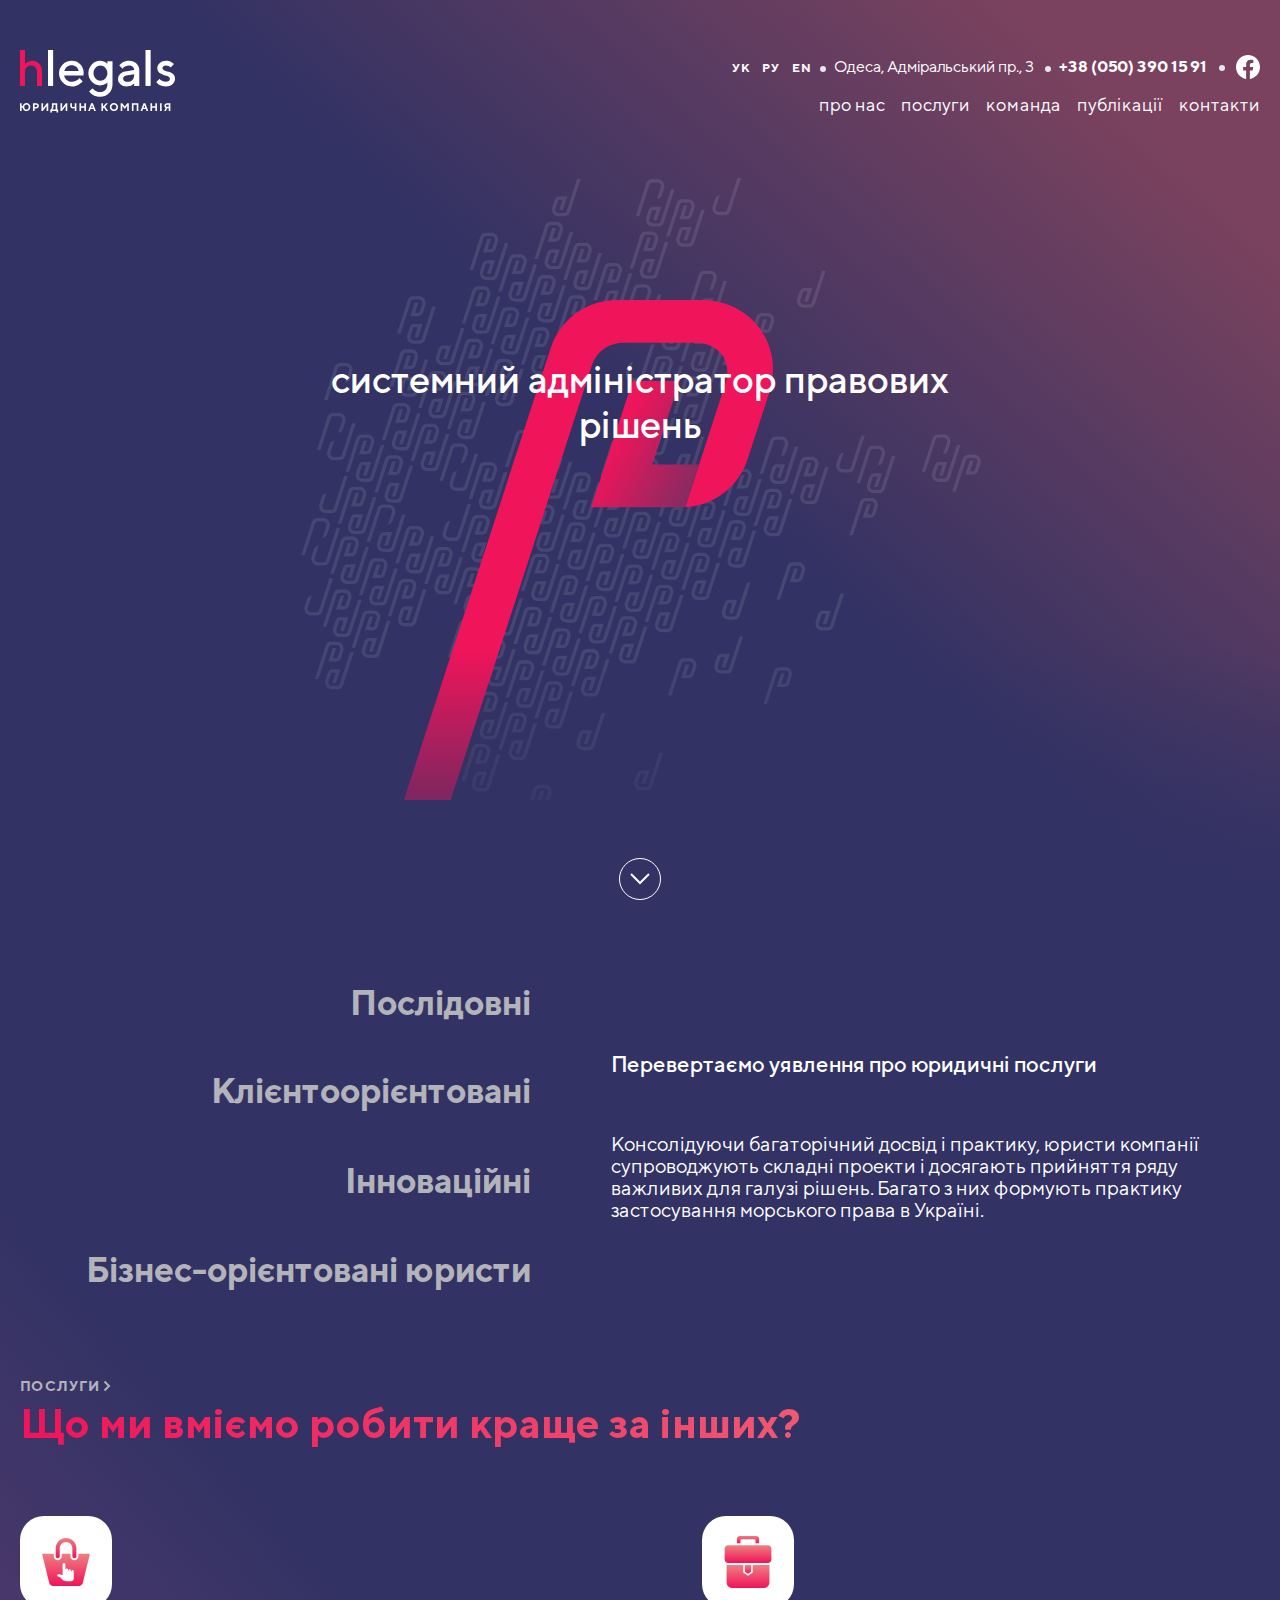
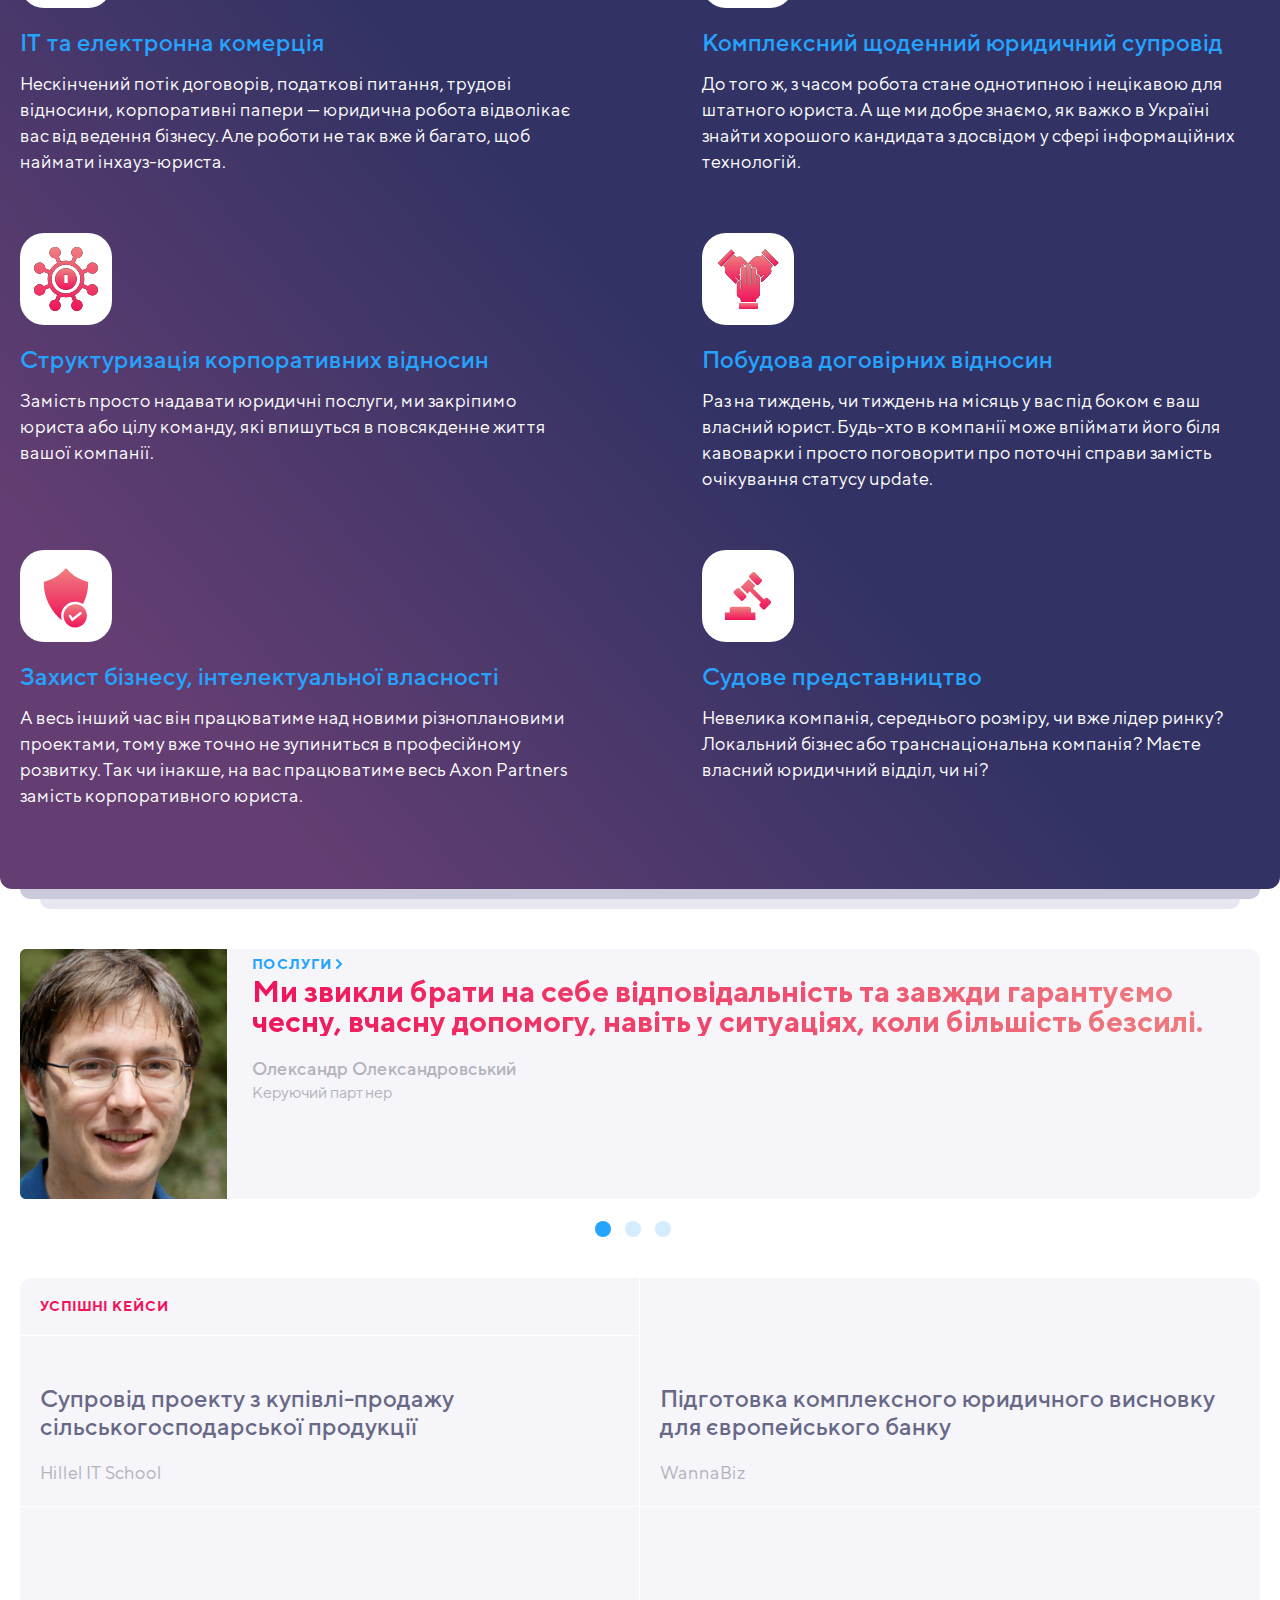
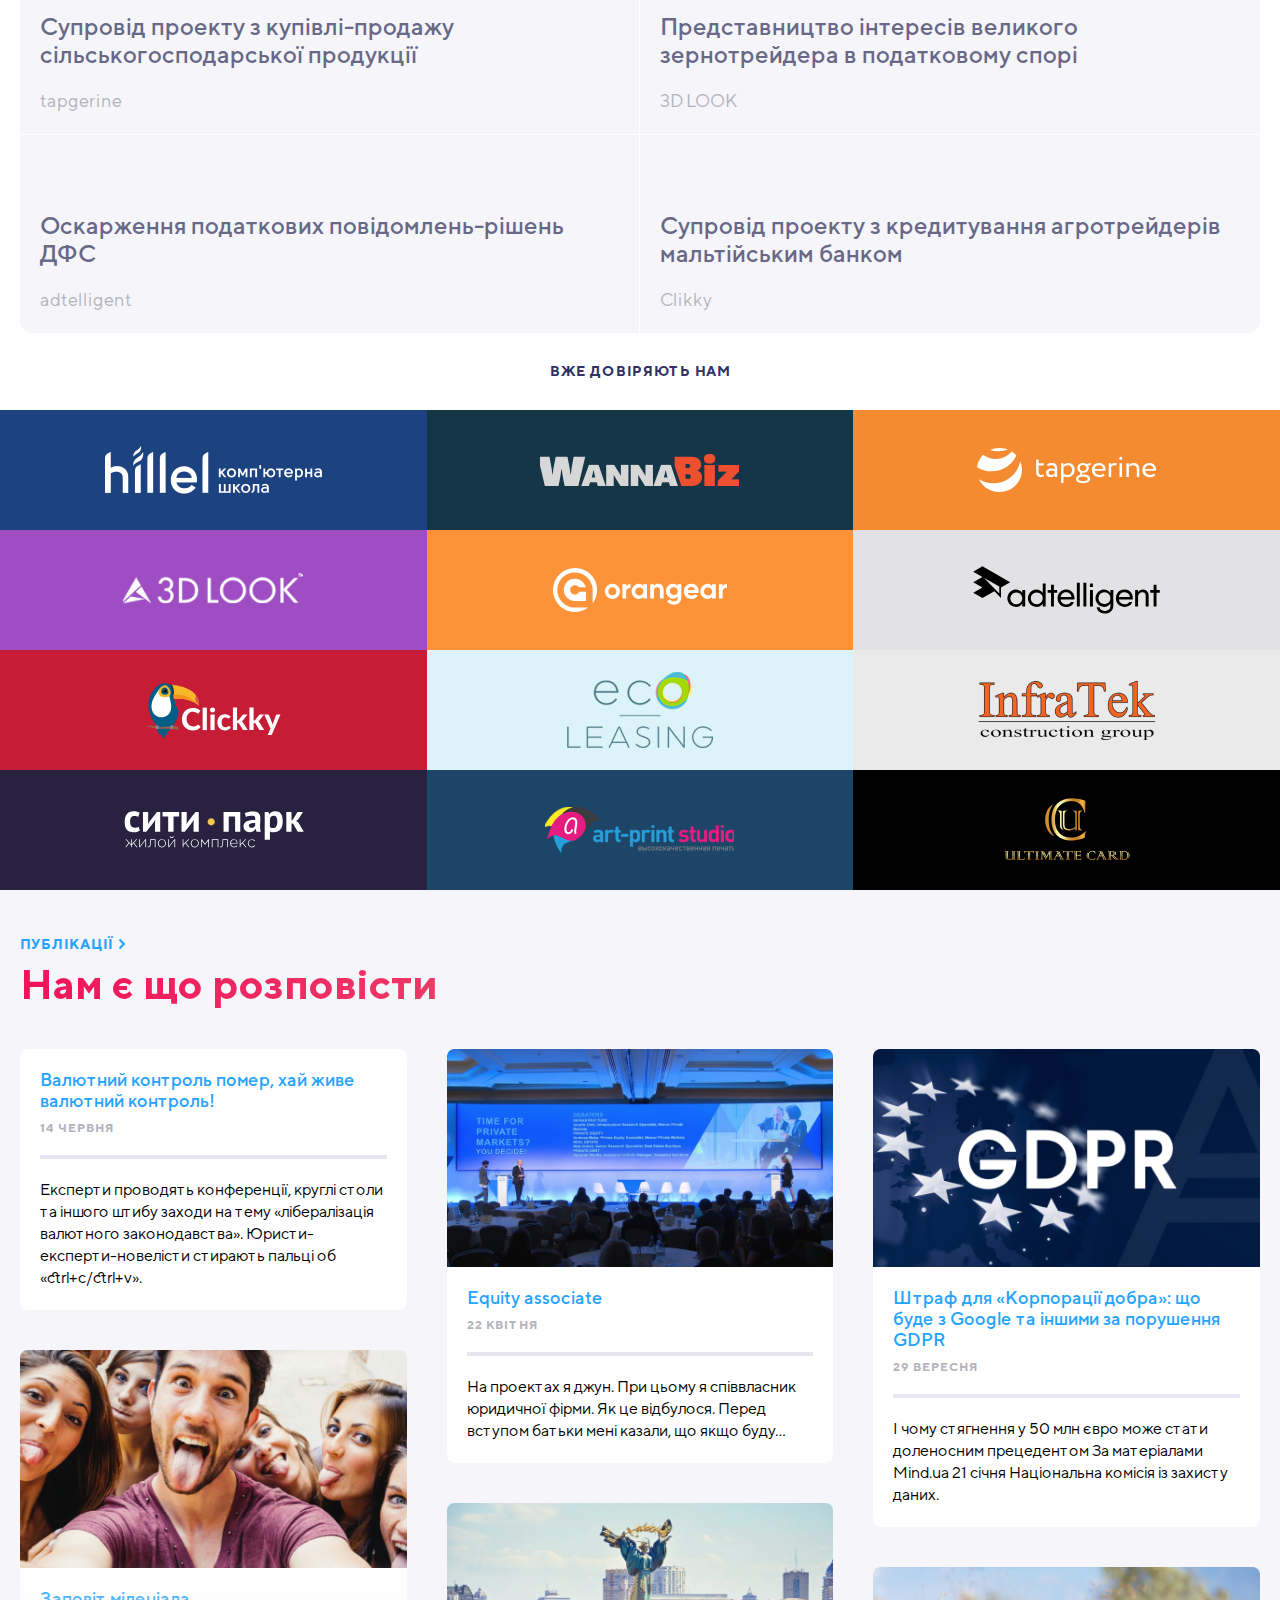
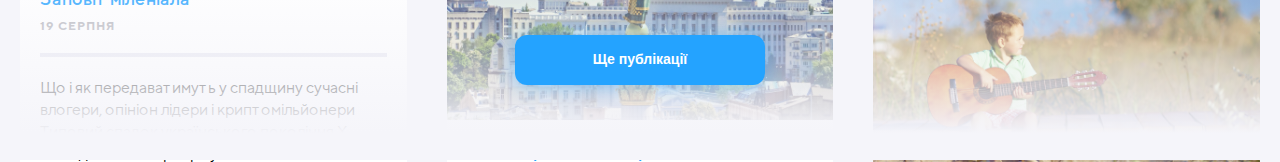
==== index.html @ e75ea36c "" ====
<!DOCTYPE html>
<html lang="uk-UA">
<head>
    <meta charset="UTF-8">
    <meta name="viewport" content="width=device-width, initial-scale=1.0">
    <title>hlegals law firm</title>
    <link rel="stylesheet" href="css/styles.css">
</head>
<body>
    <header class="header">
        <section class="header__section-top">
            <div class="container header__wrap">
                <a href="#" class="header__logo">
                    <picture class="header__logo-picture">
                        <source media="(max-width: 767px)" srcset="images/svg/logo-mini.svg">
                        <img src="images/svg/logo.svg" alt="hlegals logo" class="header__logo-image">
                    </picture>
                </a>
                <nav role="navigation" class="header__nav-bar nav-bar">
                    <div class="header__nav-bar-inside-wrap">
                        <ul class="header__language-list">
                            <li class="header__language-items">
                                <a href="#" class="header__language-links header__language-links_hover">УК</a>
                            </li>
                            <li class="header__language-items">
                                <a href="#" class="header__language-links header__language-links_hover">РУ</a>
                            </li>
                            <li class="header__language-items">
                                <a href="#" class="header__language-links header__language-links_hover header__language-links_margin">EN</a>
                            </li>
                        </ul>
                        <div class="header__address dot">Одеса, Адміральський пр., 3</div>
                        <a href="tel:+380503901591" class="header__number dot">	+38 (050) 390 15 91</a>
                        <div class="header__facebook-wrap dot">
                            <svg width="24" height="24" viewBox="0 0 24 24" fill="none" xmlns="http://www.w3.org/2000/svg">
                                <path class="header__facebook-logo header__facebook-logo_hover" d="M24 12.0733C24 5.40541 18.6274 0 12 0C5.37258 0 0 5.40541 0 12.0733C0 18.0995 4.38823 23.0943 10.125 24V15.5633H7.07813V12.0733H10.125V9.41343C10.125 6.38755 11.9165 4.71615 14.6576 4.71615C15.9705 4.71615 17.3438 4.95195 17.3438 4.95195V7.92313H15.8306C14.3399 7.92313 13.875 8.85379 13.875 9.80857V12.0733H17.2031L16.6711 15.5633H13.875V24C19.6118 23.0943 24 18.0995 24 12.0733Z" fill="white"/>
                            </svg>
                        </div>
                    </div>
                    <ul class="header__contact-list">
                        <li class="header__contact-item">
                            <a href="#" class="header__contact-links header__contact-links_hover">про нас</a>
                        </li>
                        <li class="header__contact-item">
                            <a href="#" class="header__contact-links header__contact-links_hover">послуги</a>
                        </li>
                        <li class="header__contact-item">
                            <a href="#" class="header__contact-links header__contact-links_hover">команда</a>
                        </li>
                        <li class="header__contact-item">
                            <a href="#" class="header__contact-links header__contact-links_hover">публікації</a>
                        </li>
                        <li class="header__contact-item header__contact-item_no-margin">
                            <a href="#" class="header__contact-links header__contact-links_hover">контакти</a>
                        </li>
                    </ul>
                </nav>
                <div class="header__hamburger-menu">
                    <input type="checkbox" class="header__checkbox">
                    <span class="header__hamburger-cross"></span>
                    <span class="header__hamburger-cross"></span>
                    <span class="header__hamburger-cross"></span>
                    <ul class="header__hamburger-list">
                        <li class="header__hamburger-item header__hamburger-item_logo_before">
                            <a href="#" class="header__hamburger-link header__hamberger-link_active">про нас</a>
                        </li>
                        <li class="header__hamburger-item">
                            <a href="#" class="header__hamburger-link header__hamberger-link_active">послуги</a>
                        </li>
                        <li class="header__hamburger-item">
                            <a href="#" class="header__hamburger-link header__hamberger-link_active">команда</a>
                        </li>
                        <li class="header__hamburger-item">
                            <a href="#" class="header__hamburger-link header__hamberger-link_active">публікації</a>
                        </li>
                        <li class="header__hamburger-item">
                            <a href="#" class="header__hamburger-link header__hamberger-link_active">контакти</a>
                        </li>
                    </ul>
                </div>
            </div>
        </section>
        <section class="header__section-bottom">
            <div class="container header__section-bottom-flex">
                <h1 class="header__heading-one">системний адміністратор правових рішень</h1>
                <button type="button" class="header__button header__button_active">
                    <svg width="20" height="12" viewBox="0 0 20 12" fill="none" xmlns="http://www.w3.org/2000/svg">
                        <path class="header__button-icon" d="M1 1L10 10L19 1" stroke="white" stroke-width="2"/>
                    </svg>
                </button>
            </div>
        </section>
    </header>
    <main>
        <section class="services services_before services_after">
            <div class="scroll-menu">
                <div class="container">
                    <div class="scroll-menu__slide-wrap">
                        <ul class="scroll-menu__jump-link-wrap">
                        <li class="scroll-menu__jump-item">
                            <a class="scroll-menu__jump-link scroll-menu__jump-link_hover" href="#slide-one">Послідовні</a>
                        </li>
                        <li class="scroll-menu__jump-item">
                            <a class="scroll-menu__jump-link scroll-menu__jump-link_hover" href="#slide-two">Клієнтоорієнтовані</a>
                        </li>
                        <li class="scroll-menu__jump-item">
                            <a class="scroll-menu__jump-link scroll-menu__jump-link_hover" href="#slide-three">Інноваційні</a>
                        </li>
                        <li class="scroll-menu__jump-item">
                            <a class="scroll-menu__jump-link scroll-menu__jump-link_hover" href="#slide-four">Бізнес-орієнтовані юристи</a>
                        </li>
                        </ul>  
                        <div class="scroll-menu__slider scroll-menu__slider_scrollbar scroll-menu__slider_scrollbar-thumb">
                        <div class="scroll-menu__slider-slide" id="slide-one">
                            <h2 class="scroll-menu__heading">Перевертаємо уявлення про юридичні послуги</h2>
                            <p class="scroll-menu__text">
                                Консолідуючи багаторічний досвід і практику, юристи компанії супроводжують складні проекти і досягають прийняття ряду важливих для галузі рішень. Багато з них формують практику застосування морського права в Україні.
                            </p>
                        </div>
                        <div class="scroll-menu__slider-slide" id="slide-two">
                            <h2 class="scroll-menu__heading">Перевертаємо уявлення про юридичні послуги</h2>
                            <p class="scroll-menu__text">
                                Консолідуючи багаторічний досвід і практику, юристи компанії супроводжують складні проекти і досягають прийняття ряду важливих для галузі рішень. Багато з них формують практику застосування морського права в Україні.
                            </p>
                        </div>
                        <div class="scroll-menu__slider-slide" id="slide-three">
                            <h2 class="scroll-menu__heading">Перевертаємо уявлення про юридичні послуги</h2>
                            <p class="scroll-menu__text">
                                Консолідуючи багаторічний досвід і практику, юристи компанії супроводжують складні проекти і досягають прийняття ряду важливих для галузі рішень. Багато з них формують практику застосування морського права в Україні.
                            </p>
                        </div>
                        <div class="scroll-menu__slider-slide" id="slide-four">
                            <h2 class="scroll-menu__heading">Перевертаємо уявлення про юридичні послуги</h2>
                            <p class="scroll-menu__text">
                                Консолідуючи багаторічний досвід і практику, юристи компанії супроводжують складні проекти і досягають прийняття ряду важливих для галузі рішень. Багато з них формують практику застосування морського права в Україні.
                            </p>
                        </div>
                        </div>
                    </div>
                </div>
            </div>
            <div class="slider-menu">
                <input type="radio" name="slider" title="slide1" checked="checked" class="slider-menu__button slider-menu__button_checked slider-menu__button_hover"/>
                <input type="radio" name="slider" title="slide2" class="slider-menu__button slider-menu__button_checked slider-menu__button_hover"/>
                <input type="radio" name="slider" title="slide3" class="slider-menu__button slider-menu__button_checked slider-menu__button_hover"/>
                <input type="radio" name="slider" title="slide4" class="slider-menu__button slider-menu__button_checked slider-menu__button_hover"/>
                <div class="slider-menu__inner">
                  <div class="slider-menu__contents">
                    <p class="slider-menu__desc">Послідовні</p>
                    <h2 class="slider-menu__heading">
                        Перевертаємо уявлення про юридичні послуги
                    </h2>
                    <p class="slider-menu__text">
                        Консолідуючи багаторічний досвід і практику, юристи компанії супроводжують складні проекти і досягають прийняття ряду важливих для галузі рішень. Багато з них формують практику застосування морського права в Україні.
                    </p>
                  </div>
                  <div class="slider-menu__contents">
                    <p class="slider-menu__desc">Послідовні</p>
                    <h2 class="slider-menu__heading">
                        Перевертаємо уявлення про юридичні послуги
                    </h2>
                    <p class="slider-menu__text">
                        Консолідуючи багаторічний досвід і практику, юристи компанії супроводжують складні проекти і досягають прийняття ряду важливих для галузі рішень. Багато з них формують практику застосування морського права в Україні.                    </p>
                  </div>
                  <div class="slider-menu__contents">
                    <p class="slider-menu__desc">Послідовні</p>
                    <h2 class="slider-menu__heading">
                        Перевертаємо уявлення про юридичні послуги
                    </h2>
                    <p class="slider-menu__text">
                        Консолідуючи багаторічний досвід і практику, юристи компанії супроводжують складні проекти і досягають прийняття ряду важливих для галузі рішень. Багато з них формують практику застосування морського права в Україні.                    </p>
                  </div>
                  <div class="slider-menu__contents">
                    <p class="slider-menu__desc">Послідовні</p>
                    <h2 class="slider-menu__heading">
                        Перевертаємо уявлення про юридичні послуги
                    </h2>
                    <p class="slider-menu__text">
                        Консолідуючи багаторічний досвід і практику, юристи компанії супроводжують складні проекти і досягають прийняття ряду важливих для галузі рішень. Багато з них формують практику застосування морського права в Україні.                    </p>
                  </div>
                </div>
            </div>
            <div class="service-cards">
                <div class="container">
                    <a href="#" class="jump-link jump-link_after jump-link_color">послуги</a>
                    <h2 class="service-cards__h-2">
                        Що ми вміємо робити краще за інших?
                    </h2>
                    <ul class="service-cards__list">
                        <li class="service-cards__list-item">
                            <picture class="service-cards__icon">
                                <source media="(max-width: 767px)" srcset="images/svg/purse-small.svg">
                                <img src="images/svg/purse.svg" alt="card icon" class="service-cards__icon-image">
                            </picture>
                            <h3 class="service-cards__h-3">
                                IT та електронна комерція
                            </h3>
                            <p class="service-cards__text">
                                Нескінчений потік договорів, податкові питання, трудові відносини, корпоративні папери — юридична робота відволікає вас від ведення бізнесу. Але роботи не так вже й багато, щоб наймати інхауз-юриста. 
                            </p>
                        </li>
                        <li class="service-cards__list-item">
                            <picture class="service-cards__icon">
                                <source media="(max-width: 767px)" srcset="images/svg/case-small.svg">
                                <img src="images/svg/case.svg" alt="card icon" class="service-cards__icon-image">
                            </picture>
                            <h3 class="service-cards__h-3">
                                Комплексний щоденний юридичний супровід
                            </h3>
                            <p class="service-cards__text">
                                До того ж, з часом робота стане однотипною і нецікавою для штатного юриста. А ще ми добре знаємо, як важко в Україні знайти хорошого кандидата з досвідом у сфері інформаційних технологій.
                            </p>
                        </li>
                        <li class="service-cards__list-item">
                            <picture class="service-cards__icon">
                                <source media="(max-width: 767px)" srcset="images/svg/sun-small.svg">
                                <img src="images/svg/sun.svg" alt="card icon" class="service-cards__icon-image">
                            </picture>
                            <h3 class="service-cards__h-3">
                                Структуризація корпоративних відносин
                            </h3>
                            <p class="service-cards__text">
                                Замість просто надавати юридичні послуги, ми закріпимо юриста або цілу команду, які впишуться в повсякденне життя вашої компанії. 
                            </p>
                        </li>
                        <li class="service-cards__list-item">
                            <picture class="service-cards__icon">
                                <source media="(max-width: 767px)" srcset="images/svg/hands-small.svg">
                                <img src="images/svg/hands.svg" alt="card icon" class="service-cards__icon-image">
                            </picture>
                            <h3 class="service-cards__h-3">
                                Побудовa договірних відносин
                            </h3>
                            <p class="service-cards__text">
                                Раз на тиждень, чи тиждень на місяць у вас під боком є ваш власний юрист. Будь-хто в компанії може впіймати його біля кавоварки і просто поговорити про поточні справи замість очікування статусу update.
                            </p>
                        </li>
                        <li class="service-cards__list-item">
                            <picture class="service-cards__icon">
                                <source media="(max-width: 767px)" srcset="images/svg/shield-small.svg">
                                <img src="images/svg/shield.svg" alt="card icon" class="service-cards__icon-image">
                            </picture>
                            <h3 class="service-cards__h-3">
                                Захист бізнесу, інтелектуальної власності
                            </h3>
                            <p class="service-cards__text">
                                А весь інший час він працюватиме над новими різноплановими проектами, тому вже точно не зупиниться в професійному розвитку. Так чи інакше, на вас працюватиме весь Axon Partners замість корпоративного юриста.
                            </p>
                        </li>
                        <li class="service-cards__list-item">
                            <picture class="service-cards__icon">
                                <source media="(max-width: 767px)" srcset="images/svg/court-small.svg">
                                <img src="images/svg/court.svg" alt="card icon" class="service-cards__icon-image">
                            </picture>
                            <h3 class="service-cards__h-3">Судове представництво</h3>
                            <p class="service-cards__text">
                                Невелика компанія, середнього розміру, чи вже лідер ринку? Локальний бізнес або транснаціональна компанія? Маєте власний юридичний відділ, чи ні?
                            </p>
                        </li>
                    </ul>
                </div>
            </div>
        </section>
        <section class="team-slider-card">
            <div class="container">
                <div class="slider-menu slider-menu_visible slider-menu__team-menu">
                    <input type="radio" name="slider" title="slide1" checked="checked" class="slider-menu__button slider-menu__button_checked slider-menu__button_hover"/>
                    <input type="radio" name="slider" title="slide2" class="slider-menu__button slider-menu__button_checked slider-menu__button_hover"/>
                    <input type="radio" name="slider" title="slide3" class="slider-menu__button slider-menu__button_checked slider-menu__button_hover"/>
                    <div class="slider-menu__inner team-slider-card__slider-menu">
                        <div class="slider-menu__contents team-slider-card__menu-contents">
                            <picture class="team-slider-card__icon">
                                <source media="(min-width: 768px) and (max-width: 1439px)" srcset="images/png/olexandr-medium.png">
                                <img src="images/png/olexandr.png" alt="card icon" class="team-slider-card__icon-image">
                            </picture>
                            <div class="team-slider-card__wrap">
                                <a href="#" class="jump-link jump-link_after jump-link_team jump-link_team-after">послуги</a>
                                <blockquote class="team-slider-card__quote">
                                <h2 class="team-slider-card__heading">
                                    Ми звикли брати на себе відповідальність та завжди гарантуємо чесну, вчасну допомогу, навіть у ситуаціях, коли більшість безсилі.
                                </h2>
                                <footer class="quote-footer">
                                    <img src="images/png/olexandr-small.png" alt="card icon" class="quote-footer__icon">
                                    <cite class="quote-cite quote-cite_first-line">
                                        Олександр Олександровський
                                        <br>
                                        Керуючий партнер
                                    </cite>
                                    <cite class="quote-cite quote-cite_first-line quote-cite_small-screen">
                                        Олександр Кац
                                        <br>
                                        Керуючий партнер
                                    </cite>
                                </footer>
                                </blockquote>
                            </div>
                        </div>
                        <div class="slider-menu__contents team-slider-card__menu-contents">
                            <picture class="team-slider-card__icon">
                                <source media="(min-width: 768px) and (max-width: 1439px)" srcset="images/png/olexandr-medium.png">
                                <img src="images/png/olexandr.png" alt="card icon" class="team-slider-card__icon-image">
                            </picture>
                            <div class="team-slider-card__wrap">
                                <a href="#" class="jump-link jump-link_after jump-link_team jump-link_team-after">послуги</a>
                                <blockquote class="team-slider-card__quote">
                                <h2 class="team-slider-card__heading">
                                    Ми звикли брати на себе відповідальність та завжди гарантуємо чесну, вчасну допомогу, навіть у ситуаціях, коли більшість безсилі.
                                </h2>
                                <footer class="quote-footer">
                                    <img src="images/png/olexandr-small.png" alt="card icon" class="quote-footer__icon">
                                    <cite class="quote-cite quote-cite_first-line">
                                        Олександр Олександровський
                                        <br>
                                        Керуючий партнер
                                    </cite>
                                    <cite class="quote-cite quote-cite_first-line quote-cite_small-screen">
                                        Олександр Кац
                                        <br>
                                        Керуючий партнер
                                    </cite>
                                </footer>
                                </blockquote>
                            </div>
                        </div>
                        <div class="slider-menu__contents team-slider-card__menu-contents">
                            <picture class="team-slider-card__icon">
                                <source media="(min-width: 768px) and (max-width: 1439px)" srcset="images/png/olexandr-medium.png">
                                <img src="images/png/olexandr.png" alt="card icon" class="team-slider-card__icon-image">
                            </picture>
                            <div class="team-slider-card__wrap">
                                <a href="#" class="jump-link jump-link_after jump-link_team jump-link_team-after">послуги</a>
                                <blockquote class="team-slider-card__quote">
                                <h2 class="team-slider-card__heading">
                                    Ми звикли брати на себе відповідальність та завжди гарантуємо чесну, вчасну допомогу, навіть у ситуаціях, коли більшість безсилі.
                                </h2>
                                <footer class="quote-footer">
                                    <img src="images/png/olexandr-small.png" alt="card icon" class="quote-footer__icon">
                                    <cite class="quote-cite quote-cite_first-line">
                                        Олександр Олександровський
                                        <br>
                                        Керуючий партнер
                                    </cite>
                                    <cite class="quote-cite quote-cite_first-line quote-cite_small-screen">
                                        Олександр Кац
                                        <br>
                                        Керуючий партнер
                                    </cite>
                                </footer>
                                </blockquote>
                            </div>
                        </div>
                    </div>
                </div>
            </div>
        </section>
        <section class="cases">
            <div class="container">
                <ul class="cases__list">
                    <li class="cases__item cases__item_first-child cases__item_width-one cases__item_hover">
                        <h2 class="cases__heading">Успішні кейси</h2>
                        <p class="cases__text first-type">
                            Супровід проекту з купівлі-продажу сільськогосподарської продукції
                        </p>
                        <div class="cases__link-wrap first-type">
                            <a href="#" class="cases__link" target="_blank">Hillel IT School</a>
                        </div>
                    </li>
                    <li class="cases__item_hidden_small">
                        <p class="cases__text_hidden">
                            Prolegals у співпраці з юристами Clyde & Co виступила юридичним консультантом відомого іноземного банку у зв'язку з фінансуванням ряду угод з купівлі-продажу сільськогосподарської продукції. Юристи компанії, серед іншого, надали банку комплексне юридичний висновок про механізм роботи застав в Україні, способи звернення стягнення на товар і пов'язаних із заставою ризиками.
                        </p>
                    </li>
                    <li class="cases__item cases__item_width-two cases__item_hover">
                        <p class="cases__text cases__text_margin-big">
                            Підготовка комплексного юридичного висновку для європейського банку
                        </p>
                        <div class="cases__link-wrap">
                            <a href="#" class="cases__link" target="_blank">WannaBiz</a>
                        </div>
                    </li>
                    <li class="cases__item_hidden_small">
                        <p class="cases__text_hidden">
                            Prolegals у співпраці з юристами Clyde & Co виступила юридичним консультантом відомого іноземного банку у зв'язку з фінансуванням ряду угод з купівлі-продажу сільськогосподарської продукції. Юристи компанії, серед іншого, надали банку комплексне юридичний висновок про механізм роботи застав в Україні, способи звернення стягнення на товар і пов'язаних із заставою ризиками.
                        </p>
                    </li>
                    <li class="cases__item_hidden_medium-one">
                        <p class="cases__text_hidden">
                            Prolegals у співпраці з юристами Clyde & Co виступила юридичним консультантом відомого іноземного банку у зв'язку з фінансуванням ряду угод з купівлі-продажу сільськогосподарської продукції. Юристи компанії, серед іншого, надали банку комплексне юридичний висновок про механізм роботи застав в Україні, способи звернення стягнення на товар і пов'язаних із заставою ризиками.
                        </p>
                    </li>
                    <li class="cases__item cases__item_width-three cases__item_hover">
                        <p class="cases__text cases__text_margin-big">
                            Супровід проекту з купівлі-продажу сільськогосподарської продукції
                        </p>
                        <div class="cases__link-wrap">
                            <a href="#" class="cases__link" target="_blank">tapgerine</a>
                        </div>
                    </li>
                    <li class="cases__item_hidden_small">
                        <p class="cases__text_hidden">
                            Prolegals у співпраці з юристами Clyde & Co виступила юридичним консультантом відомого іноземного банку у зв'язку з фінансуванням ряду угод з купівлі-продажу сільськогосподарської продукції. Юристи компанії, серед іншого, надали банку комплексне юридичний висновок про механізм роботи застав в Україні, способи звернення стягнення на товар і пов'язаних із заставою ризиками.
                        </p>
                    </li>
                    <li class="cases__item_hidden">
                        <p class="cases__text_hidden">
                            Prolegals у співпраці з юристами Clyde & Co виступила юридичним консультантом відомого іноземного банку у зв'язку з фінансуванням ряду угод з купівлі-продажу сільськогосподарської продукції. Юристи компанії, серед іншого, надали банку комплексне юридичний висновок про механізм роботи застав в Україні, способи звернення стягнення на товар і пов'язаних із заставою ризиками.
                        </p>
                    </li>
                    <li class="cases__item cases__item_width-four cases__item_hover">
                        <p class="cases__text cases__text_margin-none">Представництво інтересів великого зернотрейдера в податковому спорі</p>
                        <div class="cases__link-wrap">
                            <a href="#" class="cases__link" target="_blank">3D LOOK</a>
                        </div>
                    </li>
                    <li class="cases__item_hidden_small">
                        <p class="cases__text_hidden">
                            Prolegals у співпраці з юристами Clyde & Co виступила юридичним консультантом відомого іноземного банку у зв'язку з фінансуванням ряду угод з купівлі-продажу сільськогосподарської продукції. Юристи компанії, серед іншого, надали банку комплексне юридичний висновок про механізм роботи застав в Україні, способи звернення стягнення на товар і пов'язаних із заставою ризиками.
                        </p>
                    </li>
                    <li class="cases__item_hidden_medium-two">
                        <p class="cases__text_hidden">
                            Prolegals у співпраці з юристами Clyde & Co виступила юридичним консультантом відомого іноземного банку у зв'язку з фінансуванням ряду угод з купівлі-продажу сільськогосподарської продукції. Юристи компанії, серед іншого, надали банку комплексне юридичний висновок про механізм роботи застав в Україні, способи звернення стягнення на товар і пов'язаних із заставою ризиками.
                        </p>
                    </li>
                    <li class="cases__item cases__item_width-five cases__item_hover">
                        <p class="cases__text cases__text_margin-medium">
                            Оскарження податкових повідомлень-рішень ДФС
                        </p>
                        <div class="cases__link-wrap">
                            <a href="#" class="cases__link" target="_blank">adtelligent</a>
                        </div>
                    </li>
                    <li class="cases__item_hidden_small">
                        <p class="cases__text_hidden">
                            Prolegals у співпраці з юристами Clyde & Co виступила юридичним консультантом відомого іноземного банку у зв'язку з фінансуванням ряду угод з купівлі-продажу сільськогосподарської продукції. Юристи компанії, серед іншого, надали банку комплексне юридичний висновок про механізм роботи застав в Україні, способи звернення стягнення на товар і пов'язаних із заставою ризиками.
                        </p>
                    </li>
                    <li class="cases__item cases__item_width-six cases__item_hover">
                        <p class="cases__text cases__text_margin-medium">
                            Супровід проекту з кредитування агротрейдерів мальтійським банком
                        </p>
                        <div class="cases__link-wrap">
                            <a href="#" class="cases__link" target="_blank">Clikky</a>
                        </div>
                    </li>
                    <li class="cases__item_hidden_last">
                        <p class="cases__text_hidden">
                            Prolegals у співпраці з юристами Clyde & Co виступила юридичним консультантом відомого іноземного банку у зв'язку з фінансуванням ряду угод з купівлі-продажу сільськогосподарської продукції. Юристи компанії, серед іншого, надали банку комплексне юридичний висновок про механізм роботи застав в Україні, способи звернення стягнення на товар і пов'язаних із заставою ризиками.
                        </p>
                    </li>
                </ul>
            </div>
        </section>
        <section class="logos">
            <div class="container logos__container">
                <h2 class="logos__heading">Вже довіряють нам</h2>
                <ul class="logos__list">
                    <li class="logos__item">
                        <a href="#" class="logos__link logos__link_blue" target="_blank">
                            <picture class="logos__picture">
                                <source media="(max-width: 767px)" srcset="images/png/hillel-small.png">
                                <img src="images/png/hillel.png" alt="hillel logo picture" class="logos__image">
                            </picture>
                        </a>
                    </li>
                    <li class="logos__item">
                        <a href="#" class="logos__link logos__link_dark-green" target="_blank">
                            <picture class="logos__picture">
                                <source media="(max-width: 767px)" srcset="images/png/wannabiz-small.png">
                                <img src="images/png/wannabiz.png" alt="wannabiz logo picture" class="logos__image">
                            </picture>
                        </a>
                    </li>
                    <li class="logos__item">
                        <a href="#" class="logos__link logos__link_orange" target="_blank">
                            <picture class="logos__picture">
                                <source media="(max-width: 767px)" srcset="images/svg/tapgerine-small.svg">
                                <img src="images/svg/tapgerine.svg" alt="tapgerine logo picture" class="logos__image">
                            </picture>
                        </a>
                    </li>
                    <li class="logos__item">
                        <a href="#" class="logos__link logos__link_purple" target="_blank">
                            <picture class="logos__picture">
                                <source media="(max-width: 767px)" srcset="images/png/3d-look-small.png">
                                <img src="images/png/3d-look.png" alt="3d look logo picture" class="logos__image">
                            </picture>
                        </a>
                    </li>
                    <li class="logos__item">
                        <a href="#" class="logos__link logos__link_orange-two" target="_blank">
                            <picture class="logos__picture">
                                <source media="(max-width: 767px)" srcset="images/svg/orangear-small.svg">
                                <img src="images/svg/orangear.svg" alt="oranger logo picture" class="logos__image">
                            </picture>
                        </a>
                    </li>
                    <li class="logos__item">
                        <a href="#" class="logos__link logos__link_grey" target="_blank">
                            <picture class="logos__picture">
                                <source media="(max-width: 767px)" srcset="images/svg/adtelligent-small.svg">
                                <img src="images/svg/adtelligent.svg" alt="adtelligent logo picture" class="logos__image">
                            </picture>
                        </a>
                    </li>
                    <li class="logos__item">
                        <a href="#" class="logos__link logos__link_crimson" target="_blank">
                            <picture class="logos__picture">
                                <source media="(max-width: 767px)" srcset="images/svg/clicky-small.svg">
                                <img src="images/svg/clicky.svg" alt="clicky logo picture" class="logos__image">
                            </picture>
                        </a>
                    </li>
                    <li class="logos__item">
                        <a href="#" class="logos__link logos__link_teal" target="_blank">
                            <picture class="logos__picture">
                                <source media="(max-width: 767px)" srcset="images/png/ecofacing-small.png">
                                <img src="images/png/ecofacing.png" alt="ecofacing logo picture" class="logos__image">
                            </picture>
                        </a>
                    </li>
                    <li class="logos__item">
                        <a href="#" class="logos__link logos__link_grey-two" target="_blank">
                            <picture class="logos__picture">
                                <source media="(max-width: 767px)" srcset="images/png/infratrek-small.png">
                                <img src="images/png/infratrek.png" alt="infratrek logo picture" class="logos__image">
                            </picture>
                        </a>
                    </li>
                    <li class="logos__item">
                        <a href="#" class="logos__link logos__link_indigo" target="_blank">
                            <picture class="logos__picture">
                                <source media="(max-width: 767px)" srcset="images/svg/city-park-small.svg">
                                <img src="images/svg/city-park.svg" alt="city park logo picture" class="logos__image">
                            </picture>
                        </a>
                    </li>
                    <li class="logos__item">
                        <a href="#" class="logos__link logos__link_teal-dark" target="_blank">
                            <picture class="logos__picture">
                                <source media="(max-width: 767px)" srcset="images/png/art-print-small.png">
                                <img src="images/png/art-print.png" alt="art print logo picture" class="logos__image">
                            </picture>
                        </a>
                    </li>
                    <li class="logos__item">
                        <a href="#" class="logos__link logos__link_black" target="_blank">
                            <picture class="logos__picture">
                                <source media="(max-width: 767px)" srcset="images/png/ultimate-small.png">
                                <img src="images/png/ultimate.png" alt="ultimate logo picture" class="logos__image">
                            </picture>
                        </a>
                    </li>
                </ul>
            </div>
        </section>
        <section class="masonry">
            <div class="container">
                <a href="#" class="jump-link jump-link_after masonry__jump-link masonry__jump-link_after">Публікації</a>
                <h2 class="masonry__heading">Нам є що розповісти</h2>
                <ul class="masonry__list">
                    <li class="masonry__item">
                        <div class="masonry__inside-wrap">
                            <h3 class="masonry__item-heading">
                                Валютний контроль помер, хай живе валютний контроль!
                            </h3>
                            <p class="masonry__date">14 червня</p>
                            <p class="masonry__text">
                                Експерти проводять конференції, круглі столи та іншого штибу заходи на тему «лібералізація валютного законодавства». Юристи-експерти-новелісти стирають пальці об «ctrl+c/ctrl+v».
                            </p>
                        </div>
                    </li>
                    <li class="masonry__item">
                        <picture class="masonry__picture">
                            <source media="(max-width: 767px)" srcset="images/png/faces-small.png">
                            <img src="images/png/faces.png" alt="milenials picture" class="masonry__image">
                        </picture>
                        <div class="masonry__inside-wrap">
                            <h3 class="masonry__item-heading">
                                Заповіт міленіала
                            </h3>
                            <p class="masonry__date">19 серпня</p>
                            <p class="masonry__text">
                                Що і як передаватимуть у спадщину сучасні влогери, опініон лідери і криптомільйонери Типовий спадок українського покоління Х виглядає так: квартира у…
                            </p>
                        </div>
                    </li>
                    <li class="masonry__item">
                        <picture class="masonry__picture">
                            <source media="(max-width: 767px)" srcset="images/png/equity-small.png">
                            <img src="images/png/equity.png" alt="equity picture" class="masonry__image">
                        </picture>
                        <div class="masonry__inside-wrap">
                            <h3 class="masonry__item-heading">Equity associate</h3>
                            <p class="masonry__date">22 квітня</p>
                            <p class="masonry__text">
                                На проектах я джун. При цьому я співвласник юридичної фірми. Як це відбулося. Перед вступом батьки мені казали, що якщо буду…
                            </p>
                        </div>
                    </li>
                    <li class="masonry__item">
                        <picture class="masonry__picture">
                            <source media="(max-width: 767px)" srcset="images/png/statue-small.png">
                            <img src="images/png/statue.png" alt="statue picture" class="masonry__image">
                        </picture>
                        <div class="masonry__inside-wrap">
                            <h3 class="masonry__item-heading">Закон про мови: як зробити свій сайт відповідним</h3>
                            <p class="masonry__date">19 серпня</p>
                            <p class="masonry__text">
                                Наталія Кирик, керівник контент студії Wordfactory.ua По-перше, це красиво! Це аргумент номер один на користь україномовного сайту. По-друге, це ефективно. У…
                            </p>
                        </div>
                    </li>
                    <li class="masonry__item">
                        <picture class="masonry__picture">
                            <source media="(max-width: 767px)" srcset="images/png/gdpr-small.png">
                            <img src="images/png/gdpr.png" alt="gdpr picture" class="masonry__image">
                        </picture>
                        <div class="masonry__inside-wrap">
                            <h3 class="masonry__item-heading">Штраф для «Корпорації добра»: що буде з Google та іншими за порушення GDPR</h3>
                            <p class="masonry__date">29 вересня</p>
                            <p class="masonry__text">
                                І чому стягнення у 50 млн євро може стати доленосним прецедентом За матеріалами Mind.ua 21 січня Національна комісія із захисту даних.
                            </p>
                        </div>
                    </li>
                    <li class="masonry__item">
                        <picture class="masonry__picture">
                            <source media="(max-width: 767px)" srcset="images/png/guitar-small.png">
                            <img src="images/png/guitar.png" alt="kid with a guitar picture" class="masonry__image">
                        </picture>
                        <div class="masonry__inside-wrap">
                            <h3 class="masonry__item-heading">Компенсація витрат на навчання дитини в дитячому садку та школі</h3>
                            <p class="masonry__date">5 Лютого 2018</p>
                            <p class="masonry__text">
                                Про що йде мова В червні цього року Верховна Рада внесла зміни до Податкового кодексу України. Відтепер батьки, які отримують офіційну…
                            </p>
                        </div>
                    </li>
                </ul>
                <div class="masonry__fade">
                    <button type="button" class="button">Ще публікації</button>
                </div>
            </div>
        </section>
    </main>
</body>
</html>
---- css/styles.css ----
/* http://meyerweb.com/eric/tools/css/reset/ 
   v2.0 | 20110126
   License: none (public domain)
*/
html, body, div, span, applet, object, iframe, h1, h2, h3, h4, h5, h6, p, blockquote, pre, a, abbr, acronym, address, big, cite, code, del, dfn, em, img, ins, kbd, q, s, samp, small, strike, strong, sub, sup, tt, var, b, u, i, center, dl, dt, dd, ol, ul, li, fieldset, form, label, legend, table, caption, tbody, tfoot, thead, tr, th, td, article, aside, canvas, details, embed, figure, figcaption, footer, header, hgroup, menu, nav, output, ruby, section, summary, time, mark, audio, video {
  margin: 0;
  padding: 0;
  border: 0;
  font-size: 100%;
  font: inherit;
  vertical-align: baseline;
}

/* HTML5 display-role reset for older browsers */
article, aside, details, figcaption, figure, footer, header, hgroup, menu, nav, section {
  display: block;
}

body {
  line-height: 1;
}

ol, ul {
  list-style: none;
}

blockquote, q {
  quotes: none;
}

blockquote:before, blockquote:after {
  content: "";
  content: none;
}

q:before, q:after {
  content: "";
  content: none;
}

table {
  border-collapse: collapse;
  border-spacing: 0;
}

@font-face {
  font-family: "TT Norms";
  src: url("../fonts/subset-TTNorms-Regular.eot");
  src: url("../fonts/subset-TTNorms-Regular.eot?#iefix") format("embedded-opentype"), url("../fonts/subset-TTNorms-Regular.woff2") format("woff2"), url("../fonts/subset-TTNorms-Regular.woff") format("woff"), url("../fonts/subset-TTNorms-Regular.ttf") format("truetype"), url("../fonts/subset-TTNorms-Regular.svg#TTNorms-Regular") format("svg");
  font-weight: 400;
  font-style: normal;
  font-display: swap;
}
@font-face {
  font-family: "TT Norms";
  src: url("../fonts/subset-TTNorms-Medium.eot");
  src: url("../fonts/subset-TTNorms-Medium.eot?#iefix") format("embedded-opentype"), url("../fonts/subset-TTNorms-Medium.woff2") format("woff2"), url("../fonts/subset-TTNorms-Medium.woff") format("woff"), url("../fonts/subset-TTNorms-Medium.ttf") format("truetype"), url("../fonts/subset-TTNorms-Medium.svg#TTNorms-Medium") format("svg");
  font-weight: 500;
  font-style: normal;
  font-display: swap;
}
@font-face {
  font-family: "TT Norms";
  src: url("../fonts/subset-TTNorms-Bold.eot");
  src: url("../fonts/subset-TTNorms-Bold.eot?#iefix") format("embedded-opentype"), url("../fonts/subset-TTNorms-Bold.woff2") format("woff2"), url("../fonts/subset-TTNorms-Bold.woff") format("woff"), url("../fonts/subset-TTNorms-Bold.ttf") format("truetype"), url("../fonts/subset-TTNorms-Bold.svg#TTNorms-Bold") format("svg");
  font-weight: 700;
  font-style: normal;
  font-display: swap;
}
* {
  box-sizing: border-box;
}

body {
  font-family: "TT Norms";
  font-weight: 400;
  font-size: 18px;
  line-height: 26px;
  min-width: 375px;
  color: white;
}

.button {
  font-size: 14px;
  line-height: 17px;
  font-weight: 700;
  background-color: #24a3ff;
  padding: 16px 78px 17px;
  color: white;
  border: none;
  outline: hidden;
  border-radius: 12px;
  box-shadow: 0px 0px 20px rgba(36, 163, 255, 0.5);
  cursor: pointer;
}

.button:active {
  transform: scale(0.95);
}

.header {
  background-image: linear-gradient(180deg, rgba(50, 50, 100, 0) 16.67%, #323264 100%), url("../images/svg/symbol-p.svg"), url("../images/svg/splash.svg"), linear-gradient(42.01deg, #323264 14.33%, #323264 51.39%, #7A425E 87.53%);
  background-repeat: no-repeat, no-repeat, no-repeat, no-repeat;
  background-position: center bottom, center 300px, center 178px, center;
  background-size: auto calc(100vh - 600px), auto, auto, auto;
}
.header__section-top {
  padding: 50px 0 0;
}
.header__wrap {
  display: flex;
}
.header__logo {
  margin: 0 auto 2px 0;
}
.header__nav-bar-inside-wrap {
  display: flex;
  align-items: center;
  justify-content: flex-end;
}
.header__language-list {
  display: flex;
  padding: 0 0 1px 0;
}
.header__language-links {
  color: white;
  text-decoration: none;
  font-weight: 700;
  font-size: 12px;
  line-height: 14px;
  letter-spacing: 1px;
  margin: 0 12px 0 0;
}
.header__language-links_active {
  padding: 5px 5px 8px 6px;
  background-color: #f0145a;
  border-radius: 8px;
  outline: none;
}
.header__language-links_hover:hover {
  padding: 5px 5px 8px 6px;
  background-color: #ededf7;
  border-radius: 8px;
  transition: 0.3s ease;
}
.header__language-links_margin {
  margin: 0 22px 0 0;
}
.header__contact-list {
  display: flex;
  justify-content: flex-end;
}
.header__contact-links {
  color: white;
  text-decoration: none;
}
.header__contact-links_hover:hover {
  color: #f0145a;
  transition: 0.3s ease;
}
.header__contact-links_active {
  color: #f0145a;
  text-decoration: underline;
  text-decoration-color: #f0145a;
  text-underline-position: under;
  text-underline-offset: 2px;
  outline: none;
}
.header__contact-item {
  font-size: 18px;
  line-height: 21px;
  margin: 0 16px 0 0;
}
.header__contact-item_no-margin {
  margin: 0;
}
.header__number {
  color: white;
  text-decoration: none;
  font-size: 16px;
  line-height: 19px;
  font-weight: 700;
  position: relative;
  margin: 0 29px 0 0;
}
.header__address {
  font-size: 16px;
  line-height: 19px;
  color: white;
  margin: 0 25px 0 0;
  position: relative;
}
.header__logo-image {
  display: block;
}
.header__facebook-wrap {
  position: relative;
  display: flex;
  padding: 1px 0 0 0;
}
.header__facebook-wrap.dot:before {
  content: "";
  position: absolute;
  left: -17px;
  bottom: 8px;
  background-color: #e6e6f0;
  height: 6px;
  width: 6px;
  border-radius: 50px;
}
.header__facebook-logo_hover:hover {
  fill: #24a3ff;
  transition: 0.3s ease;
}
.header__hamburger-menu {
  display: none;
  position: relative;
  z-index: 1;
  -webkit-user-select: none;
  user-select: none;
}
.header__hamburger-link {
  font-size: 24px;
  line-height: 28px;
  color: #24a3ff;
  background-color: #f5f5fa;
  text-decoration: none;
  display: block;
  padding: 10px 0;
  border-radius: 12px;
}
.header__hamberger-link_active:active {
  color: #f0145a;
}
.header__checkbox {
  display: block;
  width: 18px;
  height: 17px;
  top: -5px;
  right: -3px;
  position: absolute;
  cursor: pointer;
  opacity: 0;
  z-index: 2;
  -webkit-touch-callout: none;
}
.header__hamburger-cross {
  display: block;
  width: 18px;
  height: 2px;
  margin-bottom: 4px;
  position: relative;
  background: white;
  z-index: 1;
  transform-origin: 4px 0px;
  transition: transform 1s cubic-bezier(0.77, 0.2, 0.05, 1), background 1s cubic-bezier(0.77, 0.2, 0.05, 1), opacity 0.55s ease;
}
.header__hamburger-cross:first-child {
  transform-origin: 0% 0%;
}
.header__hamburger-cross:nth-last-child(2) {
  transform-origin: 0% 100%;
  margin: 0;
}
.header__checkbox:checked ~ .header__hamburger-cross {
  opacity: 1;
  transform: rotate(45deg) translate(5px, 2px);
  background: #ec6f5d;
  top: -54px;
}
.header__checkbox:checked ~ .header__hamburger-cross:nth-last-child(3) {
  opacity: 0;
  transform: rotate(0deg) scale(0.2, 0.2);
}
.header__checkbox:checked ~ .header__hamburger-cross:nth-last-child(2) {
  transform: rotate(-45deg) translate(0, 4px);
}
.header__checkbox:checked {
  top: -59px;
  height: 23px;
}
.header__hamburger-list {
  display: none;
  position: fixed;
  width: 100vw;
  height: calc(100vh + 10px);
  background: white;
  top: -10px;
  right: 0px;
  padding: 74px 20px 0;
  border-radius: 12px 12px 0 0;
}
.header__checkbox:checked ~ .header__hamburger-list {
  display: flex;
  flex-direction: column;
  justify-content: flex-start;
  text-align: center;
  animation: moving 1.3s;
}
.header__checkbox:not(:checked) ~ .header__hamburger-list {
  animation: collapsing 1s;
  display: flex;
  flex-direction: column;
  align-items: stretch;
  text-align: center;
  transition-delay: 1s;
  transition-property: opacity, height, width, top, right, visibility;
  opacity: 1;
  width: 0;
  height: 0;
  top: -1000px;
  right: 343px;
  visibility: hidden;
}
.header__hamburger-item {
  margin: 0 0 11px;
}
.header__heading-one {
  font-size: 38px;
  line-height: 45px;
  font-weight: 500;
  width: 623px;
  text-align: center;
  margin: 0 0 auto;
}
.header__button {
  background-color: unset;
  border-radius: 50px;
  border: 1px solid white;
  display: flex;
  align-items: center;
  justify-content: center;
  padding: 14px 10px;
  cursor: pointer;
}
.header__button_active:active {
  transform: scale(0.98);
}
.header__section-bottom-flex {
  min-height: calc(100vh - 115px);
  display: flex;
  flex-direction: column;
  align-items: center;
  padding: 242px 0 0;
}
.header__hamburger-item_logo_before:before {
  background-image: url("../images/svg/p-mobile.svg");
  background-repeat: no-repeat;
  width: 32px;
  height: 32px;
  content: "";
  top: 26px;
  position: absolute;
}

.dot:before {
  content: "";
  position: absolute;
  left: -14px;
  bottom: 4px;
  background-color: #e6e6f0;
  height: 6px;
  width: 6px;
  border-radius: 50px;
}

.container {
  width: 1320px;
  margin: 0 auto;
}

.nav-bar {
  display: flex;
  flex-direction: column;
  justify-content: space-between;
  padding: 3px 0 0 0;
}

@keyframes moving {
  from {
    transform: translateY(100%);
  }
  to {
    transform: translateY(0);
  }
}
@keyframes collapsing {
  from {
    transform: translateY(0);
  }
  to {
    transform: translateY(100%);
  }
}
@media (max-width: 1439px) {
  .container {
    width: 100%;
    padding: 0 20px;
  }

  .header__section-bottom-flex {
    padding: 242px 20px 0;
  }
}
@media (max-width: 767px) {
  .header {
    background-image: linear-gradient(180deg, rgba(50, 50, 100, 0) 16.67%, #323264 100%), url("../images/svg/symbol-p.svg"), linear-gradient(42.01deg, #323264 14.33%, #323264 51.39%, #7A425E 87.53%);
    background-position: center bottom, center 204px, center;
    background-size: auto calc(100vh - 440px), auto, auto;
  }
  .header__contact-list {
    display: none;
  }
  .header__address {
    display: none;
  }
  .header__facebook-wrap {
    display: none;
  }
  .header__hamburger-menu {
    display: block;
  }
  .header__nav-bar .dot:before {
    display: none;
  }
  .header__nav-bar {
    order: -1;
    width: 100%;
    flex-direction: row;
    padding: 0;
    align-items: center;
    margin: 0 0 23px;
  }
  .header__nav-bar-inside-wrap {
    width: 100%;
    justify-content: space-between;
  }
  .header__section-top {
    padding: 22px 0 0;
  }
  .header__wrap {
    flex-wrap: wrap;
    align-items: center;
  }
  .header__number {
    color: #b3b3ba;
    margin: 0;
  }
  .header__language-links {
    color: #b3b3ba;
  }
  .header__language-links_active {
    color: white;
  }
  .header__logo {
    margin: 0 auto 0 0;
  }
  .header__language-list {
    padding: 0;
  }
  .header__language-links_margin {
    margin: 0;
  }
  .header__language-items {
    font-size: 12px;
    line-height: 14px;
  }
  .header__hamburger-item:last-child {
    margin: 0;
  }
  .header__heading-one {
    width: 334px;
  }
  .header__section-bottom-flex {
    padding: 147px 20px 0;
    min-height: calc(100vh - 95px);
  }
}
@media (max-width: 374px) {
  .header__hamburger-list {
    width: calc(100vw + (375px - 100vw));
    height: 100%;
  }
}
.services {
  background-image: linear-gradient(228.57deg, #323264 11.93%, #323264 57.17%, #643E72 87.46%);
  border-radius: 0 0 12px 12px;
  position: relative;
}

.services_before:before {
  content: "";
  position: absolute;
  width: calc(100% - 40px);
  height: 10px;
  border-radius: 0 0 12px 12px;
  background-color: #cacadb;
  right: 20px;
  bottom: -10px;
}

.services_after:after {
  content: "";
  position: absolute;
  width: calc(100% - 80px);
  height: 10px;
  border-radius: 0 0 12px 12px;
  background-color: #e7e7f2;
  right: 40px;
  bottom: -20px;
}

.scroll-menu {
  padding: 80px 0;
  display: block;
}
.scroll-menu__slide-wrap {
  display: flex;
  width: 1207px;
}
.scroll-menu__slider {
  width: auto;
  height: 312px;
  display: flex;
  flex-direction: column;
  overflow-x: hidden;
  overflow-y: scroll;
  direction: rtl;
  scroll-snap-type: y mandatory;
  scroll-behavior: smooth;
  -webkit-overflow-scrolling: touch;
}
.scroll-menu__slider-slide {
  width: 626px;
  flex-shrink: 0;
  height: 100%;
  padding: 51px 0 45px 40px;
  direction: ltr;
  scroll-snap-align: start;
}
.scroll-menu__jump-link-wrap {
  display: flex;
  flex-direction: column;
  margin-right: 40px;
  direction: rtl;
  width: 527px;
}
.scroll-menu__jump-link {
  font-size: 42px;
  line-height: 50px;
  font-weight: 700;
  text-decoration: none;
  color: #b3b3ba;
}
.scroll-menu__jump-link_hover:hover {
  background-color: #f0145a;
  background-image: linear-gradient(90.13deg, #EF8080 0.84%, #F0145A 99.96%);
  background-size: 100%;
  background-repeat: repeat;
  -webkit-background-clip: text;
  background-clip: text;
  -webkit-text-fill-color: transparent;
  -moz-background-clip: text;
  -moz-text-fill-color: transparent;
}
.scroll-menu__jump-link_active {
  background-color: #f0145a;
  background-image: linear-gradient(90.13deg, #EF8080 0.84%, #F0145A 99.96%);
  background-size: 100%;
  background-repeat: repeat;
  -webkit-background-clip: text;
  background-clip: text;
  -webkit-text-fill-color: transparent;
  -moz-background-clip: text;
  -moz-text-fill-color: transparent;
}
.scroll-menu__jump-item {
  margin: 0 0 21px;
}
.scroll-menu__jump-item:first-child {
  margin: 0 0 20px;
}
.scroll-menu__jump-item:last-child {
  margin: 0;
}
.scroll-menu__heading {
  font-size: 32px;
  line-height: 38px;
  font-weight: 500;
  color: white;
  margin: 0 0 21px;
}
.scroll-menu__text {
  font-size: 21px;
  line-height: 30px;
  color: white;
}
.scroll-menu__slider_scrollbar::-webkit-scrollbar {
  width: 4px;
  background-color: #e6e6f0;
}
.scroll-menu__slider_scrollbar-thumb::-webkit-scrollbar-thumb {
  background: #f0145a;
  height: 50px;
}

.slider-menu {
  display: none;
  height: 312px;
  position: relative;
  overflow: hidden;
  flex-flow: row nowrap;
  align-items: flex-end;
  justify-content: center;
  margin: 16px 0 0;
}
.slider-menu__button {
  width: 16px;
  height: 16px;
  margin: 0 14px 0 0;
  border-radius: 50%;
  cursor: pointer;
  background-color: #24a3ff;
  opacity: 0.2;
  appearance: none;
  outline: none;
}
.slider-menu__button_checked:checked {
  opacity: 1;
}
.slider-menu__button_hover:hover {
  opacity: 0.6;
}
.slider-menu__button_checked:checked:nth-of-type(1) ~ .slider-menu__inner {
  left: 0%;
}
.slider-menu__button_checked:checked:nth-of-type(2) ~ .slider-menu__inner {
  left: -100%;
}
.slider-menu__button_checked:checked:nth-of-type(3) ~ .slider-menu__inner {
  left: -200%;
}
.slider-menu__button_checked:checked:nth-of-type(4) ~ .slider-menu__inner {
  left: -300%;
}
.slider-menu__inner {
  position: absolute;
  top: -16px;
  left: 0;
  width: 400%;
  height: 100%;
  -webkit-transition: left 0.4s;
  transition: left 0.4s;
  display: flex;
}
.slider-menu__contents {
  height: 100%;
  padding: 0 20px;
  display: flex;
  justify-content: flex-start;
  align-items: center;
  flex: 1;
  flex-direction: column;
}
.slider-menu__desc {
  font-size: 14px;
  line-height: 17px;
  font-weight: 700;
  background-color: #f0145a;
  background-image: linear-gradient(90.13deg, #EF8080 0.84%, #F0145A 99.96%);
  background-size: 100%;
  background-repeat: repeat;
  -webkit-background-clip: text;
  background-clip: text;
  -webkit-text-fill-color: transparent;
  -moz-background-clip: text;
  -moz-text-fill-color: transparent;
  margin: 16px 0 10px;
  width: 335px;
}
.slider-menu__heading {
  font-size: 22px;
  line-height: 26px;
  font-weight: 500;
  color: white;
  margin: 0 0 15px;
  width: 335px;
}
.slider-menu__text {
  color: white;
  margin: 0 0 20px;
  width: 335px;
}

@media (max-width: 1439px) {
  .scroll-menu__slide-wrap {
    width: auto;
    justify-content: center;
  }
  .scroll-menu__jump-link-wrap {
    justify-content: space-between;
    width: 452px;
  }
  .scroll-menu__jump-link {
    font-size: 35px;
    line-height: 45px;
  }
  .scroll-menu__slider {
    width: 630px;
  }
  .scroll-menu__slider-slide {
    width: auto;
    padding: 35px 0 35px 40px;
    display: flex;
    flex-direction: column;
    justify-content: space-evenly;
  }
  .scroll-menu__heading {
    font-size: 22px;
    line-height: 26px;
  }
  .scroll-menu__text {
    font-size: 20px;
    line-height: 22px;
  }
}
@media (max-width: 767px) {
  .scroll-menu {
    display: none;
  }

  .services {
    padding: 40px 0 0;
  }

  .slider-menu {
    display: flex;
  }
}
.jump-link {
  font-size: 14px;
  line-height: 17px;
  font-weight: 700;
  letter-spacing: 1px;
  position: relative;
  text-decoration: none;
  text-transform: uppercase;
}

.jump-link_after:after {
  content: url("../images/svg/greater-than-symbol.svg");
  width: 5px;
  height: 9px;
  position: absolute;
  top: 1px;
  left: 83px;
}

.jump-link_color {
  color: #b3b3ba;
}

.service-cards {
  padding: 0 0 80px;
}
.service-cards__h-2 {
  font-size: 42px;
  line-height: 50px;
  font-weight: 700;
  background-color: #f0145a;
  background-image: linear-gradient(90.13deg, #F0145A 0.84%, #EF8080 99.96%);
  background-size: 100%;
  background-repeat: repeat;
  -webkit-background-clip: text;
  background-clip: text;
  -webkit-text-fill-color: transparent;
  -moz-background-clip: text;
  -moz-text-fill-color: transparent;
  margin: 0 0 68px;
}
.service-cards__icon {
  background-color: white;
  width: 92px;
  height: 92px;
  border-radius: 24px;
  display: flex;
  justify-content: center;
  align-items: center;
  margin: 0 0 20px;
}
.service-cards__h-3 {
  font-size: 24px;
  line-height: 28px;
  font-weight: 500;
  margin: 0 0 15px;
  color: #24a3ff;
}
.service-cards__text {
  color: white;
}
.service-cards__list {
  display: flex;
  flex-wrap: wrap;
}
.service-cards__list-item {
  display: flex;
  flex-direction: column;
  width: 413px;
  margin: 0 40px 58px 0;
}
.service-cards__list-item:nth-child(3n) {
  margin-right: 0;
}
.service-cards__list-item:nth-last-child(-n+3) {
  margin-bottom: 0;
}

@media (max-width: 1439px) {
  .service-cards__list {
    justify-content: space-between;
  }
  .service-cards__list-item {
    margin: 0 0 58px;
    width: 45%;
  }
  .service-cards__list-item:nth-last-child(-n+2) {
    margin: 0;
  }
  .service-cards__list-item:nth-last-child(3) {
    margin: 0 0 58px;
  }
}
@media (max-width: 767px) {
  .service-cards {
    padding: 45px 0 20px;
  }
  .service-cards__h-2 {
    font-size: 32px;
    line-height: 38px;
    margin: 3px 0 20px;
  }
  .service-cards__list {
    flex-direction: column;
  }
  .service-cards__list-item {
    width: 100%;
    flex-flow: row wrap;
    margin: 0 0 40px;
  }
  .service-cards__list-item:nth-last-child(n+2) {
    margin: 0 0 40px;
  }
  .service-cards__icon {
    width: 64px;
    height: 64px;
    border-radius: 18px;
    margin: 0 10px 0 0;
  }
  .service-cards__h-3 {
    font-size: 18px;
    line-height: 21px;
    margin: 0;
    align-self: center;
    width: 260px;
  }
  .service-cards__text {
    font-size: 16px;
    line-height: 22px;
    margin: 10px 0 0 0;
  }
}
.jump-link {
  font-size: 14px;
  line-height: 17px;
  font-weight: 700;
  letter-spacing: 1px;
  position: relative;
  text-decoration: none;
  text-transform: uppercase;
}

.jump-link_after:after {
  content: url("../images/svg/greater-than-symbol.svg");
  width: 5px;
  height: 9px;
  position: absolute;
  top: 1px;
  left: 83px;
}

.jump-link_team {
  color: #24a3ff;
}

.jump-link_team-after:after {
  content: url("../images/svg/greater-than-symbol-active-regular.svg");
}

.team-slider-card {
  background-color: white;
  padding: 60px 0 41px;
}

.slider-menu_visible {
  display: flex;
}

.slider-menu__team-menu {
  height: 537px;
  margin: 0;
}

.team-slider-card__menu-contents {
  align-items: flex-start;
  flex-direction: row;
  padding: 0;
  margin: 16px 0 0;
}
.team-slider-card__heading {
  font-size: 42px;
  line-height: 50px;
  font-weight: 700;
  background-color: #f0145a;
  background-image: linear-gradient(90.13deg, #F0145A 0.84%, #EF8080 99.96%);
  background-size: 100%;
  background-repeat: repeat;
  -webkit-background-clip: text;
  background-clip: text;
  -webkit-text-fill-color: transparent;
  -moz-background-clip: text;
  -moz-text-fill-color: transparent;
  margin: 3px 0 20px;
}
.team-slider-card__icon-image {
  display: block;
}
.team-slider-card__slider-menu {
  height: 516px;
  width: 300%;
}
.team-slider-card__wrap {
  width: 907px;
  padding: 40px 40px 0;
  display: flex;
  flex-direction: column;
  height: calc(100% - 16px);
  background-color: #f5f5fa;
  border-radius: 0 12px 12px 0;
}
.team-slider-card__quote {
  width: 839px;
}

.quote-cite {
  font-size: 16px;
  line-height: 22px;
  color: #b3b3ba;
  display: block;
}
.quote-cite_small-screen {
  display: none;
}
.quote-cite_first-line::first-line {
  font-size: 18px;
  line-height: 26px;
  margin: 0 0 50px;
  font-weight: 500;
}

.quote-footer__icon {
  display: none;
}

@media (max-width: 1439px) and (max-width: 1439px) {
  .slider-menu__team-menu {
    height: 288px;
  }

  .team-slider-card__slider-menu {
    height: 266px;
  }
  .team-slider-card__wrap {
    width: auto;
    padding: 7px 25px 0 25px;
  }
  .team-slider-card__quote {
    width: auto;
  }
  .team-slider-card__heading {
    font-size: 30px;
    line-height: 30px;
  }
}
@media (max-width: 767px) and (max-width: 767px) {
  .slider-menu__team-menu {
    height: 466px;
  }

  .team-slider-card__slider-menu {
    height: 450px;
  }
  .team-slider-card__icon {
    display: none;
    position: absolute;
    bottom: 0;
    left: 0;
  }
  .team-slider-card__heading {
    font-size: 32px;
    line-height: 38px;
    margin: 5px 0 10px;
  }
  .team-slider-card__wrap {
    padding: 20px 0 20px 21px;
    border-radius: 12px;
  }

  .quote-footer {
    display: flex;
    align-items: center;
  }
  .quote-footer__icon {
    display: block;
    margin: 0 10px 0 0;
  }

  .quote-cite {
    display: none;
  }
  .quote-cite_small-screen {
    display: block;
  }

  .team-slider-card {
    padding: 40px 0 30px;
  }
}
.cases {
  padding: 0 0 30px;
}
.cases__list {
  display: flex;
  flex-wrap: wrap;
  border-radius: 12px;
  background-color: #f5f5fa;
}
.cases__heading {
  font-size: 14px;
  line-height: 17px;
  font-weight: 700;
  color: #f0145a;
  border-bottom: 1px solid white;
  padding: 0 20px 20px;
  letter-spacing: 1px;
  text-transform: uppercase;
}
.cases__text {
  font-size: 24px;
  line-height: 28px;
  font-weight: 500;
  color: #686887;
  margin: 48px 0 20px;
}
.cases__link {
  color: #b3b3ba;
  text-decoration: none;
}
.cases__item_hidden {
  display: none;
  padding: 40px 227px;
  background-color: #ededf7;
  border-bottom: 1px solid white;
}
.cases__item_hidden_last {
  display: none;
  padding: 40px 227px;
  background-color: #ededf7;
  border-bottom: 1px solid white;
  border-radius: 0 0 12px 12px;
}
.cases__text_hidden {
  color: black;
}
.cases__item {
  padding: 20px;
  display: flex;
  flex-direction: column;
  border-right: 1px solid white;
  border-bottom: 1px solid white;
}
.cases__item_first-child:first-child {
  padding: 20px 0 20px;
}
.cases__item:nth-child(3) {
  border-right: none;
}
.cases__item:nth-child(5) {
  border-bottom: none;
}
.cases__item:nth-child(6) {
  border-bottom: none;
}
.cases__item:nth-child(7) {
  border-bottom: none;
  border-right: none;
}
.cases__item_width-one {
  width: 433px;
}
.cases__item_width-two {
  width: 454px;
}
.cases__item_width-three {
  width: 433px;
}
.cases__item_width-four {
  width: 320px;
}
.cases__item_width-five {
  width: 453px;
}
.cases__item_width-six {
  width: 547px;
}
.cases__text_margin-big {
  margin: 85px 0 20px;
}
.cases__text_margin-medium {
  margin: 56px 0 20px;
}
.cases__text_margin-none {
  margin: 0 0 20px;
}
.cases__item_hover:hover {
  background-color: #ededf7;
}
.cases__item_hidden_medium-one, .cases__item_hidden_medium-two {
  display: none;
  padding: 40px 227px;
  background-color: #ededf7;
  border-bottom: 1px solid white;
}
.cases__item_hidden_small {
  display: none;
  padding: 40px 227px;
  background-color: #ededf7;
  border-bottom: 1px solid white;
  padding: 20px 20px 72px;
}
.cases__item_visible {
  background-color: #ededf7;
}
.cases__item_visible_last {
  background-color: #ededf7;
}

.cases__item_visible ~ .cases__item_hidden {
  animation: fade ease 1s;
  display: flex;
}

@keyframes fade {
  0% {
    opacity: 0;
  }
  50% {
    opacity: 0.5;
  }
  100% {
    opacity: 1;
  }
  from {
    transform: translateY(-100%);
  }
  to {
    transform: translateY(0);
  }
}
.cases__item_visible_last ~ .cases__item_hidden_last {
  animation: fade ease 1s;
  display: flex;
}

.first-type:first-of-type {
  padding: 0 20px;
}

@media (max-width: 1439px) and (max-width: 1439px) {
  .cases__item:nth-child(n) {
    width: 50%;
    border-bottom: 1px solid white;
    border-right: 1px solid white;
    justify-content: flex-end;
  }

  .cases__item:nth-child(3) {
    border-right: none;
  }
  .cases__item:nth-child(9) {
    border-right: none;
  }
  .cases__item:nth-child(14) {
    border-right: none;
  }
  .cases__item:nth-last-child(-n+4) {
    border-bottom: none;
  }
  .cases__item_visible-one {
    background-color: #ededf7;
  }
  .cases__item_visible-two {
    background-color: #ededf7;
  }
  .cases__item_hidden_last {
    border-top: 1px solid white;
  }

  .cases__item_visible-one ~ .cases__item_hidden_medium-one {
    animation: fade ease 1s;
    display: flex;
  }

  .cases__item_visible-two ~ .cases__item_hidden_medium-two {
    animation: fade ease 1s;
    display: flex;
  }

  .cases__item_visible_last ~ .cases__item_hidden_last {
    animation: fade ease 1s;
    display: flex;
  }
}
@media (max-width: 767px) and (max-width: 767px) {
  .cases__item:nth-child(n) {
    width: 100%;
    border-right: none;
  }

  .cases__text {
    margin: 0 0 10px;
    font-size: 18px;
    line-height: 21px;
  }
  .cases__heading + .cases__text {
    margin: 20px 0 10px;
  }
  .cases__item_hidden_last {
    padding: 20px 20px 72px;
  }

  .cases__item_visible-small + .cases__item_hidden_small {
    animation: fade ease 1s;
    display: flex;
  }

  .cases__item_visible_last ~ .cases__item_hidden_last {
    animation: fade ease 1s;
    display: flex;
  }
}
.logos__container {
  width: 1440px;
}
.logos__list {
  display: flex;
  flex-wrap: wrap;
}
.logos__heading {
  font-size: 14px;
  line-height: 17px;
  font-weight: 700;
  letter-spacing: 1px;
  text-transform: uppercase;
  color: #323264;
  text-align: center;
  margin: 0 0 30px;
}
.logos__image {
  display: block;
}
.logos__link {
  width: 360px;
  height: 120px;
  display: flex;
  align-items: center;
  justify-content: center;
}
.logos__link_blue {
  background-color: #1c4280;
}
.logos__link_dark-green {
  background-color: #143646;
}
.logos__link_orange {
  background-color: #f48b30;
}
.logos__link_purple {
  background-color: #9e4dc3;
}
.logos__link_orange-two {
  background-color: #fd9339;
}
.logos__link_grey {
  background-color: #e2e2e4;
}
.logos__link_crimson {
  background-color: #c71c36;
}
.logos__link_teal {
  background-color: #dcf3f9;
}
.logos__link_grey-two {
  background-color: #eaeaea;
}
.logos__link_indigo {
  background-color: #282240;
}
.logos__link_teal-dark {
  background-color: #1d4568;
}
.logos__link_black {
  background-color: black;
}

@media (max-width: 1439px) and (max-width: 1439px) {
  .logos__container {
    width: 100%;
    padding: 0;
  }
  .logos__link {
    width: auto;
  }
  .logos__item {
    width: 33.33%;
  }
}
@media (max-width: 767px) and (max-width: 767px) {
  .logos__item {
    width: 50%;
  }
  .logos__link {
    height: 90px;
  }
  .logos__item:nth-child(8) {
    order: 1;
  }
  .logos__item:nth-child(7) {
    order: 2;
  }
  .logos__item:nth-child(5) {
    order: 3;
  }
  .logos__item:nth-child(6) {
    order: 8;
  }
  .logos__item:nth-child(9) {
    order: 4;
  }
  .logos__item:nth-child(12) {
    order: 5;
  }
  .logos__item:nth-child(11) {
    order: 6;
  }
  .logos__item:nth-child(10) {
    order: 7;
  }
}
.masonry {
  background-color: #f5f5fa;
  padding: 40px 0 0;
  height: 872px;
  overflow: hidden;
  position: relative;
}
.masonry__heading {
  font-size: 42px;
  line-height: 50px;
  font-weight: 700;
  background-color: #f0145a;
  background-image: linear-gradient(90.13deg, #F0145A 0.84%, #EF8080 99.96%);
  background-size: 100%;
  background-repeat: repeat;
  -webkit-background-clip: text;
  background-clip: text;
  -webkit-text-fill-color: transparent;
  -moz-background-clip: text;
  -moz-text-fill-color: transparent;
}
.masonry__jump-link {
  color: #24a3ff;
}
.masonry__jump-link_after:after {
  content: url("../images/svg/greater-than-symbol-active-regular.svg");
  left: 98px;
}
.masonry__heading {
  margin: 3px 0 40px;
}
.masonry__list {
  column-count: 3;
  gap: 40px;
}
.masonry__image {
  display: block;
  max-width: 100%;
}
.masonry__item {
  margin: 0 0 40px;
  break-inside: avoid;
  background-color: white;
  border-radius: 8px;
}
.masonry__inside-wrap {
  padding: 20px 20px 21px;
}
.masonry__item-heading {
  font-size: 18px;
  line-height: 21px;
  font-weight: 500;
  color: #24a3ff;
  margin: 0 0 10px;
}
.masonry__date {
  font-size: 12px;
  line-height: 14px;
  font-weight: 700;
  letter-spacing: 1px;
  text-transform: uppercase;
  color: #b3b3ba;
  margin: 0 0 20px;
  border-bottom: 4px solid #e6e6f0;
  padding: 0 0 20px;
}
.masonry__text {
  font-size: 16px;
  line-height: 22px;
  color: black;
}
.masonry__fade {
  position: absolute;
  top: 670px;
  left: 0;
  width: 100%;
  height: 200px;
  display: flex;
  justify-content: center;
  align-items: center;
  background: linear-gradient(180deg, rgba(245, 245, 250, 0) 0%, #F5F5FA 86.5%);
}
.masonry__overflow {
  overflow: unset;
  height: unset;
}
.masonry__fade_dissapear {
  display: none;
}

/*# sourceMappingURL=styles.css.map */
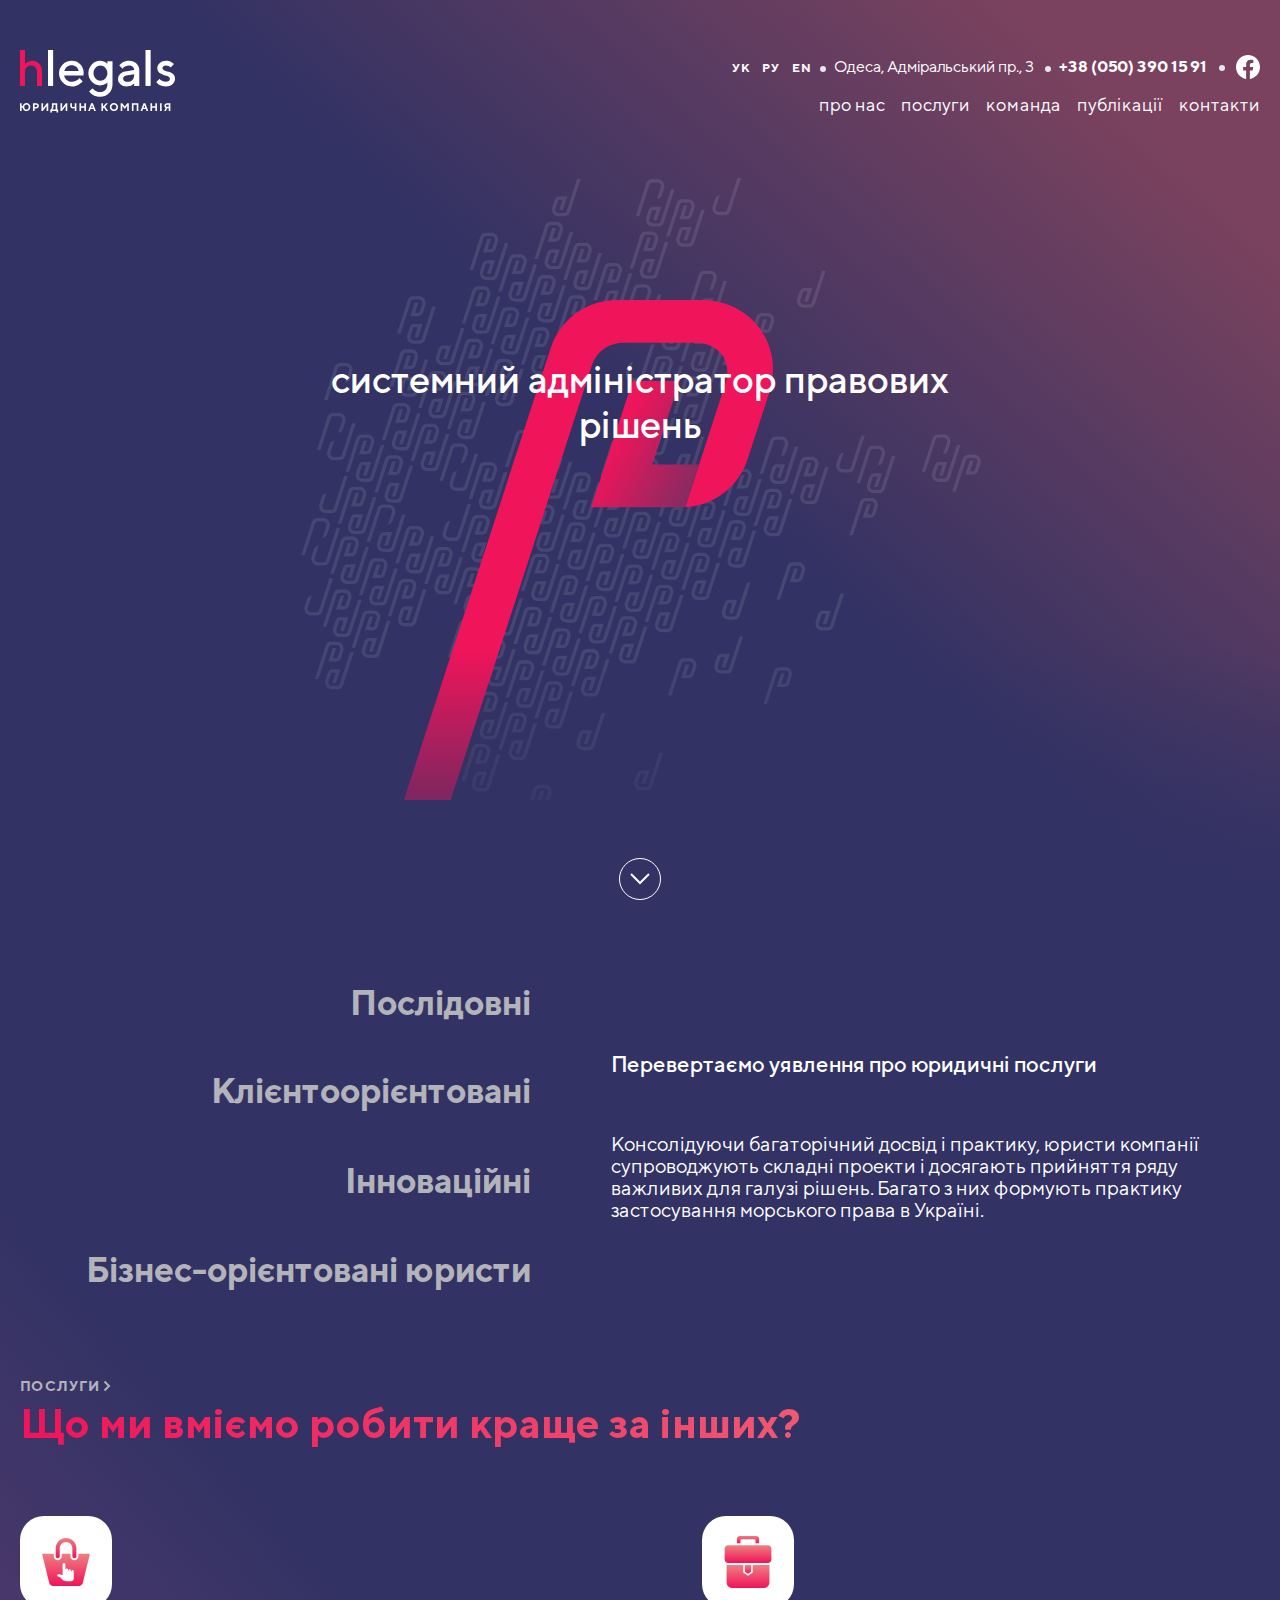
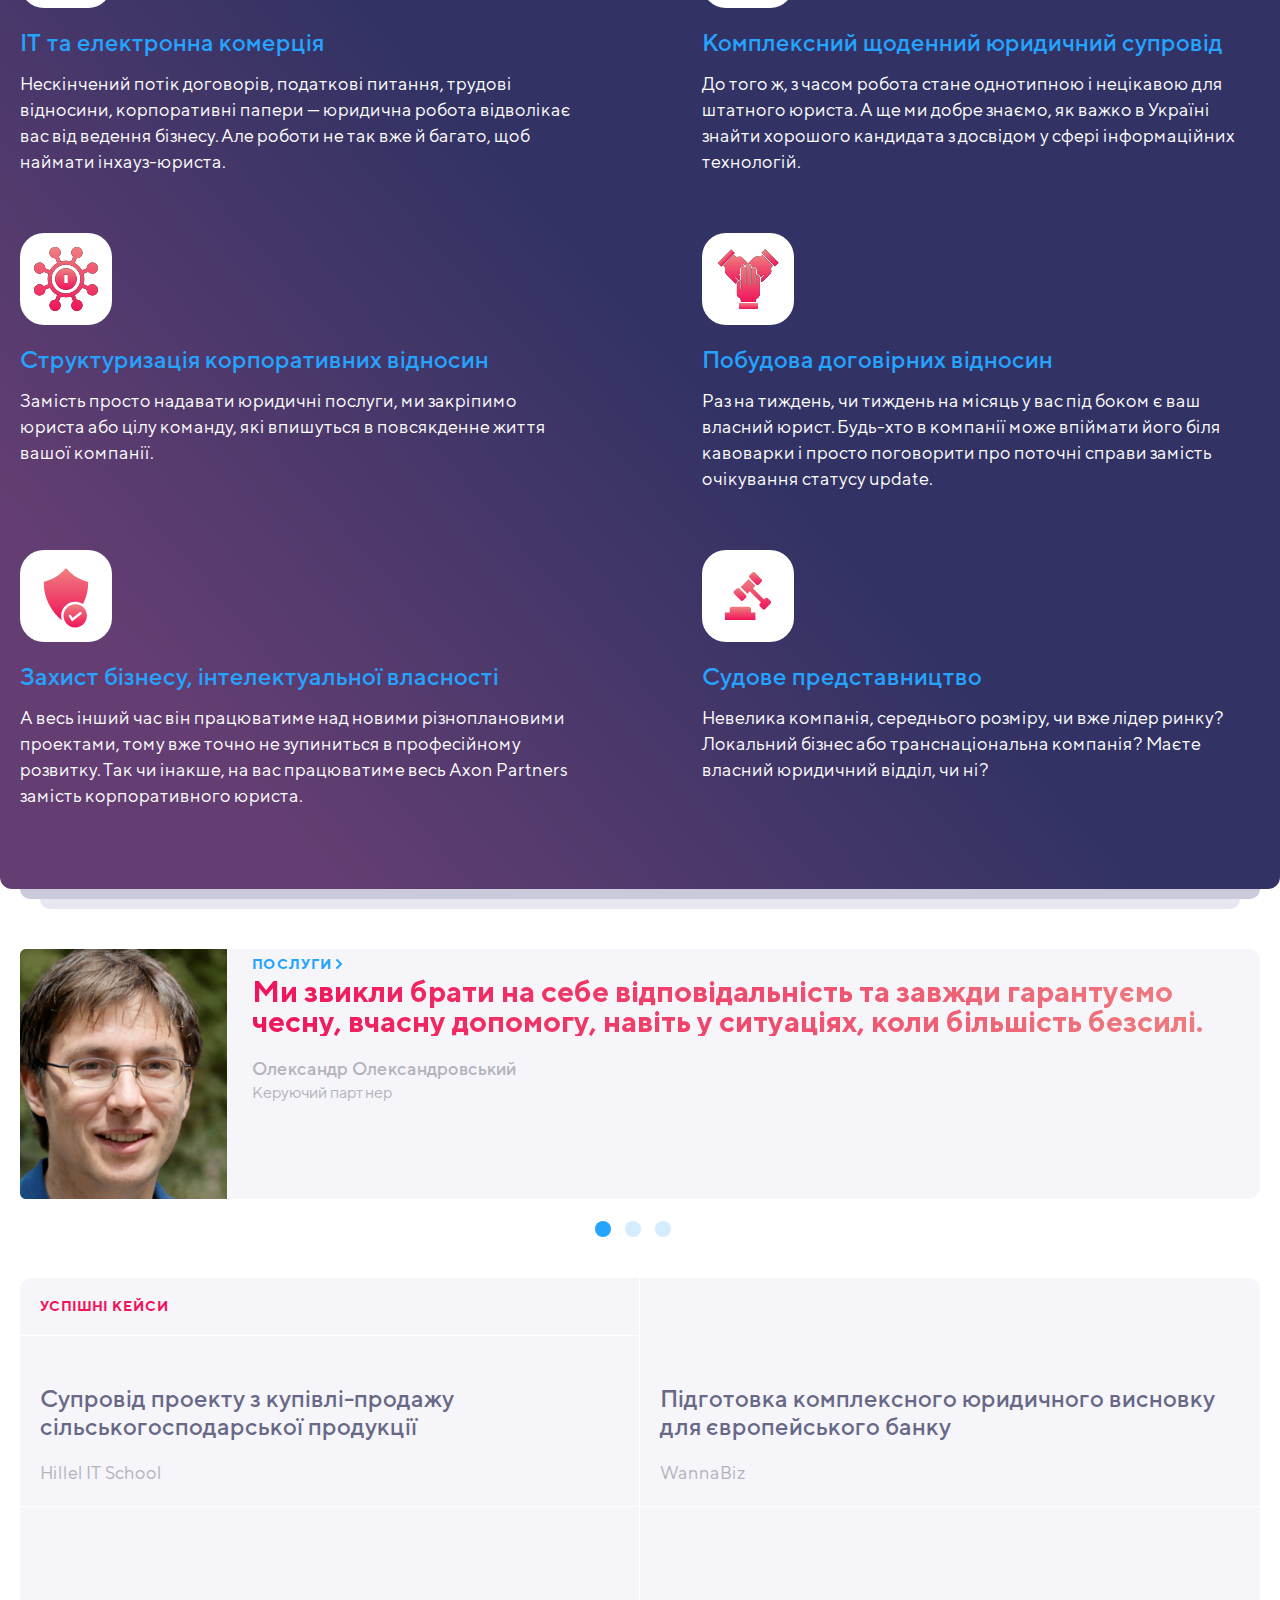
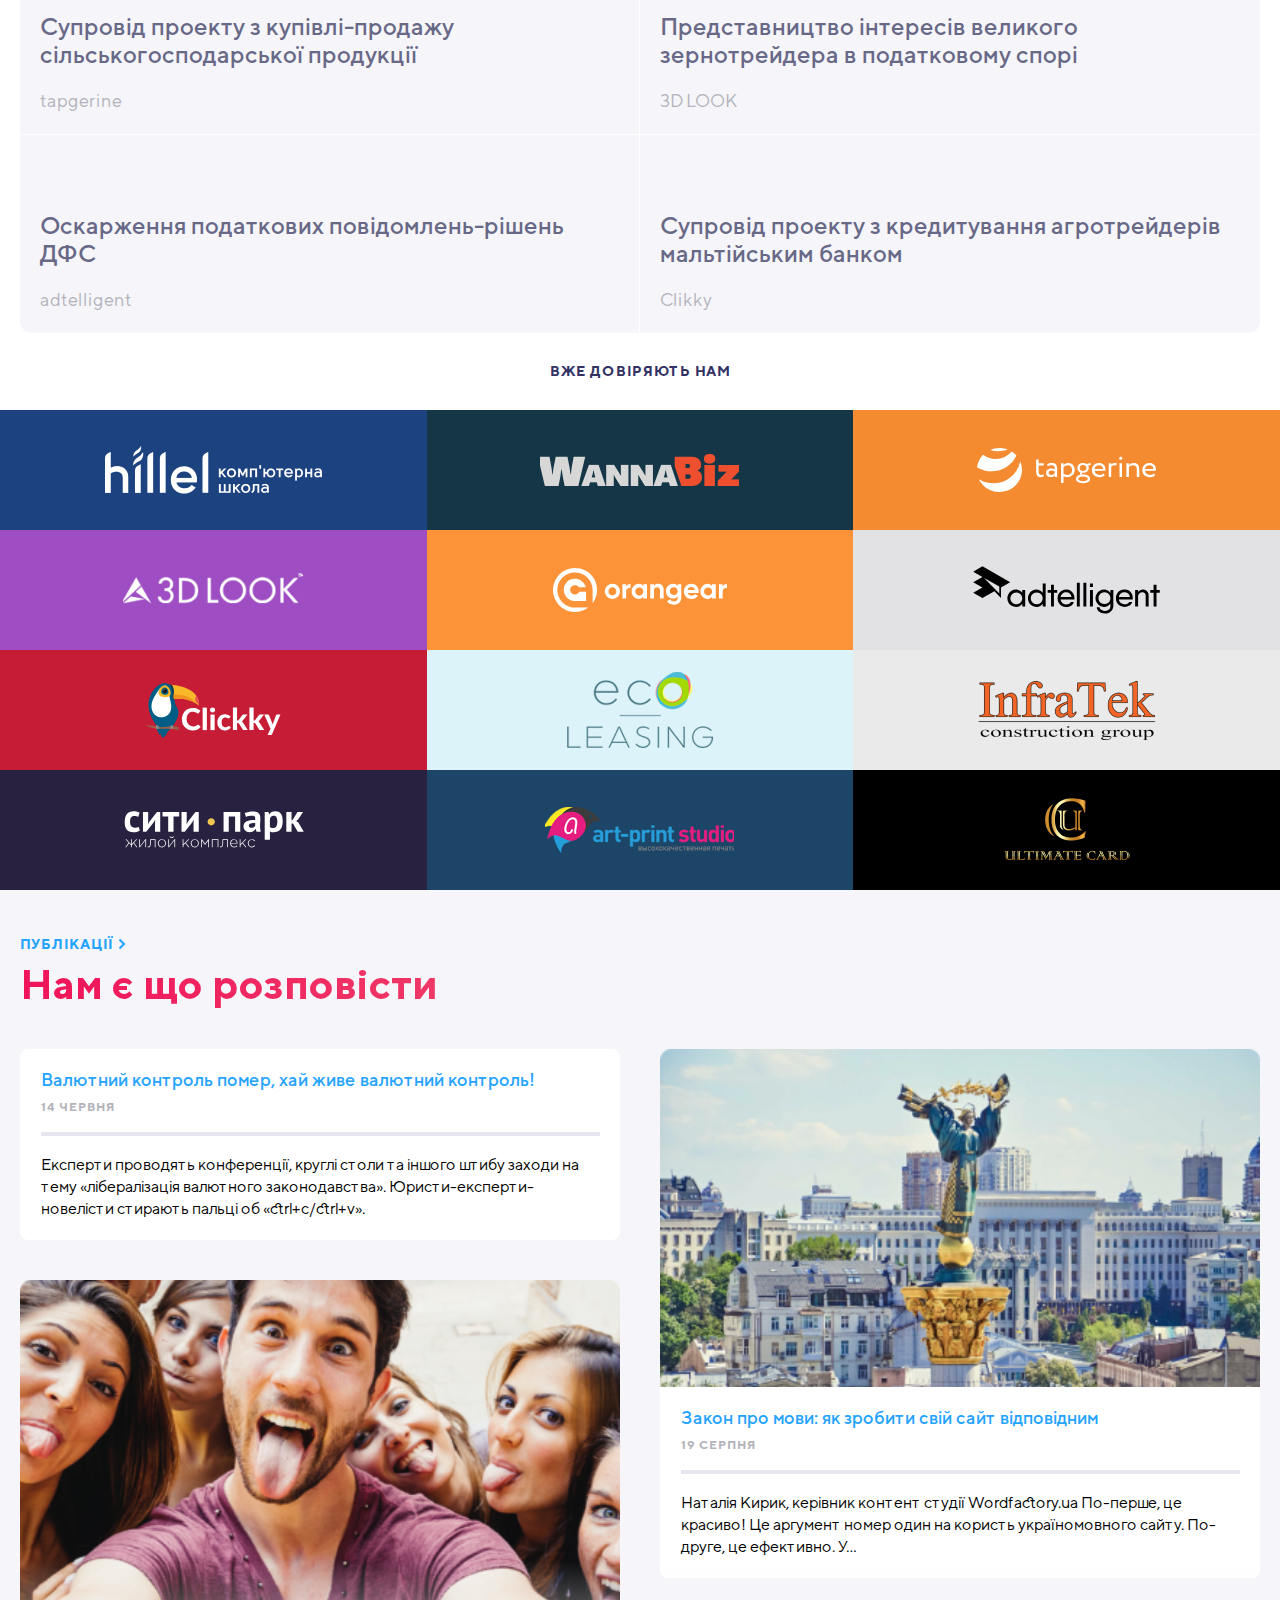
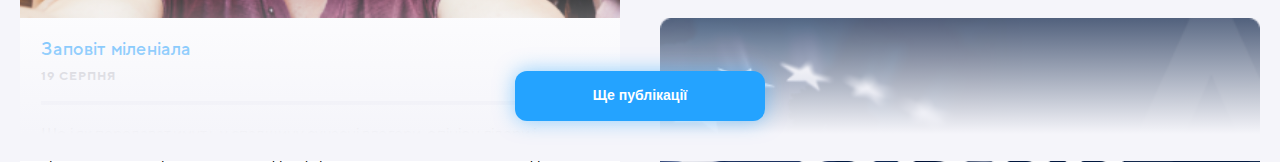
==== commit f638c20f: "" ====
--- a/index.html
+++ b/index.html
@@ -600,7 +600,7 @@
                     </li>
                     <li class="masonry__item">
                         <picture class="masonry__picture">
-                            <source media="(max-width: 767px)" srcset="images/png/statue-small.png">
+                            <source media="(max-width: 767px)" srcset="">
                             <img src="images/png/statue.png" alt="statue picture" class="masonry__image">
                         </picture>
                         <div class="masonry__inside-wrap">
@@ -626,7 +626,7 @@
                     </li>
                     <li class="masonry__item">
                         <picture class="masonry__picture">
-                            <source media="(max-width: 767px)" srcset="images/png/guitar-small.png">
+                            <source media="(max-width: 767px)" srcset="">
                             <img src="images/png/guitar.png" alt="kid with a guitar picture" class="masonry__image">
                         </picture>
                         <div class="masonry__inside-wrap">
--- a/css/styles.css
+++ b/css/styles.css
@@ -88,7 +88,6 @@
   padding: 16px 78px 17px;
   color: white;
   border: none;
-  outline: hidden;
   border-radius: 12px;
   box-shadow: 0px 0px 20px rgba(36, 163, 255, 0.5);
   cursor: pointer;
@@ -1408,11 +1407,15 @@
 .masonry__item {
   margin: 0 0 40px;
   break-inside: avoid;
+  border-radius: 8px;
+}
+.masonry__inside-wrap {
+  padding: 20px 20px 20px 21px;
   background-color: white;
   border-radius: 8px;
 }
-.masonry__inside-wrap {
-  padding: 20px 20px 21px;
+.masonry__picture + .masonry__inside-wrap {
+  border-radius: 0 0 8px 8px;
 }
 .masonry__item-heading {
   font-size: 18px;
@@ -1428,9 +1431,9 @@
   letter-spacing: 1px;
   text-transform: uppercase;
   color: #b3b3ba;
-  margin: 0 0 20px;
+  margin: 0 0 18px;
   border-bottom: 4px solid #e6e6f0;
-  padding: 0 0 20px;
+  padding: 0 0 18px;
 }
 .masonry__text {
   font-size: 16px;
@@ -1439,14 +1442,15 @@
 }
 .masonry__fade {
   position: absolute;
-  top: 670px;
+  top: 671px;
   left: 0;
   width: 100%;
   height: 200px;
   display: flex;
   justify-content: center;
-  align-items: center;
+  align-items: flex-end;
   background: linear-gradient(180deg, rgba(245, 245, 250, 0) 0%, #F5F5FA 86.5%);
+  padding: 40px 0;
 }
 .masonry__overflow {
   overflow: unset;
@@ -1456,4 +1460,43 @@
   display: none;
 }
 
+@media (max-width: 1439px) and (max-width: 1439px) {
+  .masonry__list {
+    column-count: 2;
+  }
+  .masonry__image {
+    width: 100%;
+  }
+}
+@media (max-width: 767px) and (max-width: 767px) {
+  .masonry {
+    height: 921px;
+    padding: 20px 0 0;
+  }
+  .masonry__list {
+    column-count: 1;
+  }
+  .masonry__heading {
+    font-size: 32px;
+    line-height: 38px;
+    margin: 3px 0 20px;
+  }
+  .masonry__text {
+    display: none;
+  }
+  .masonry__date {
+    border: none;
+    padding: 0;
+    margin: 0;
+  }
+  .masonry__item {
+    margin: 0 0 20px;
+  }
+  .masonry__fade {
+    top: 791px;
+    height: 130px;
+    background: linear-gradient(180deg, rgba(245, 245, 250, 0) 0%, #F5F5FA 21.5%);
+  }
+}
+
 /*# sourceMappingURL=styles.css.map */
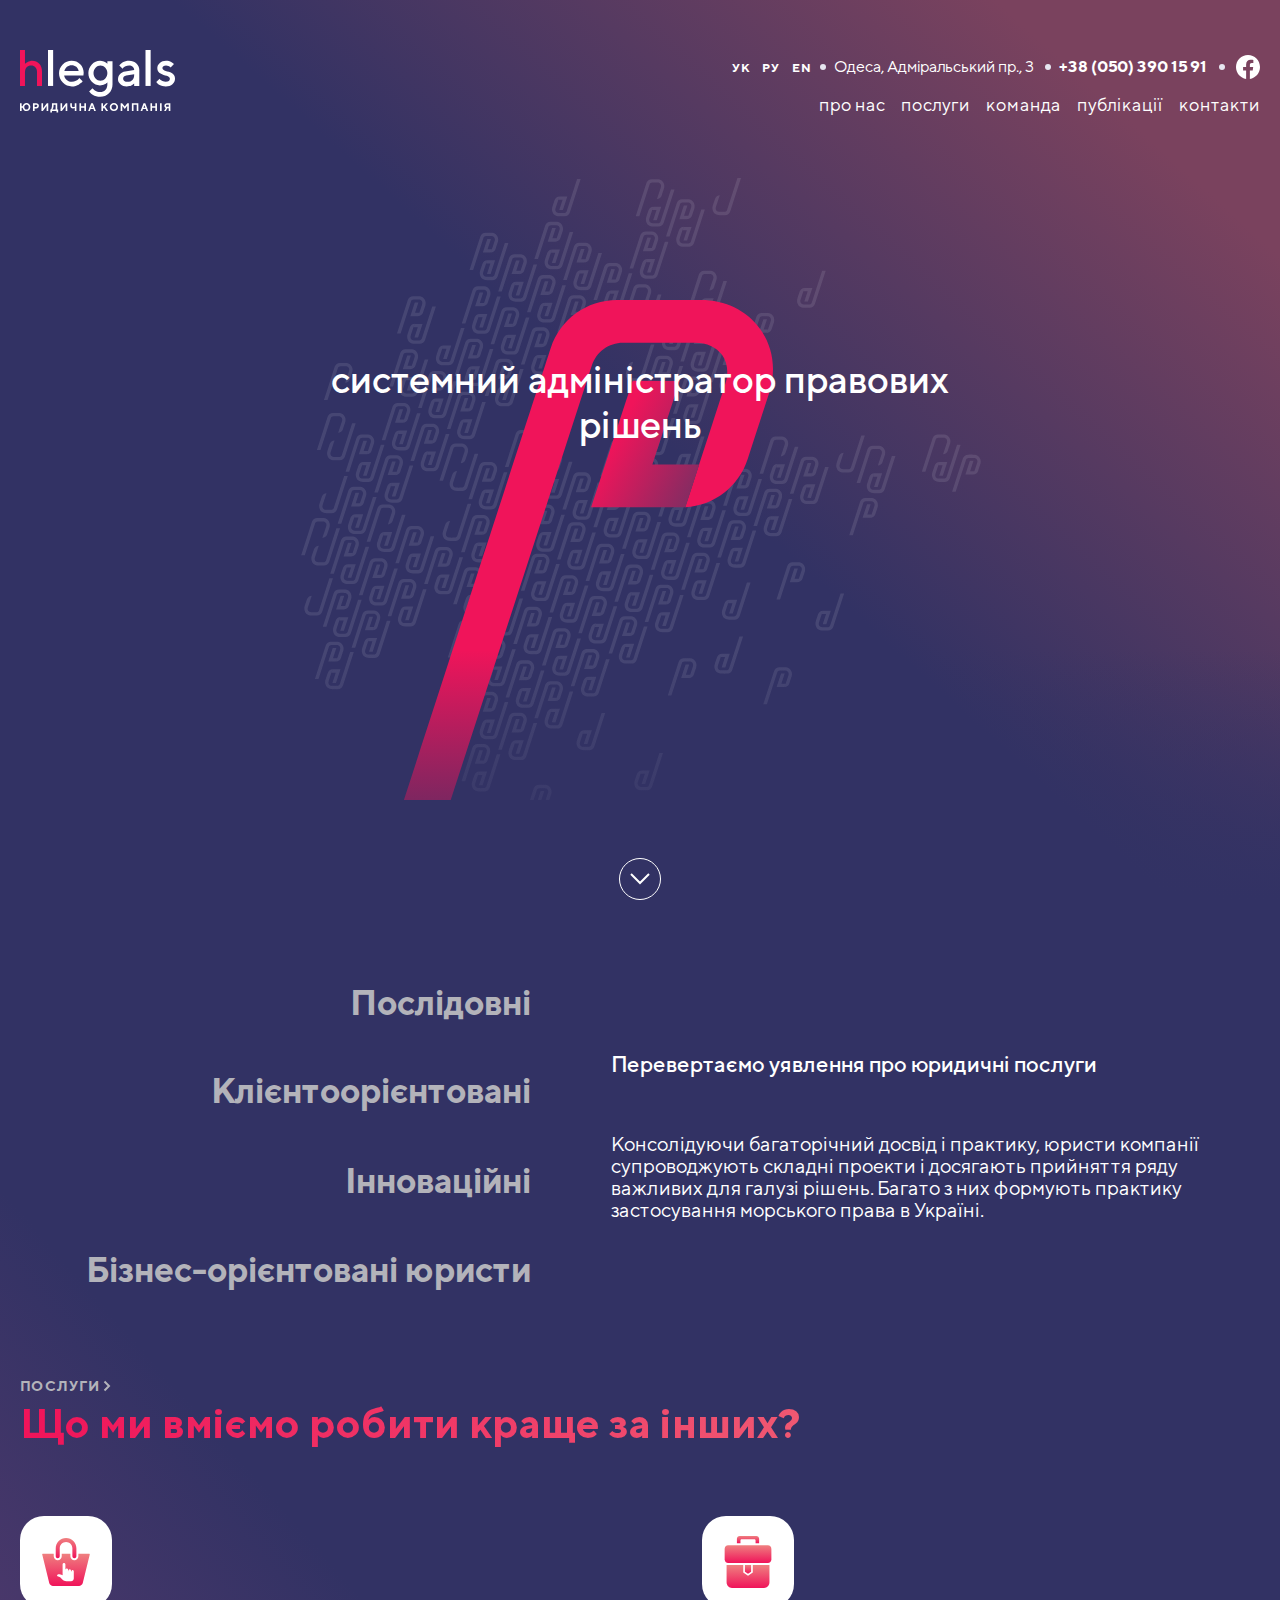
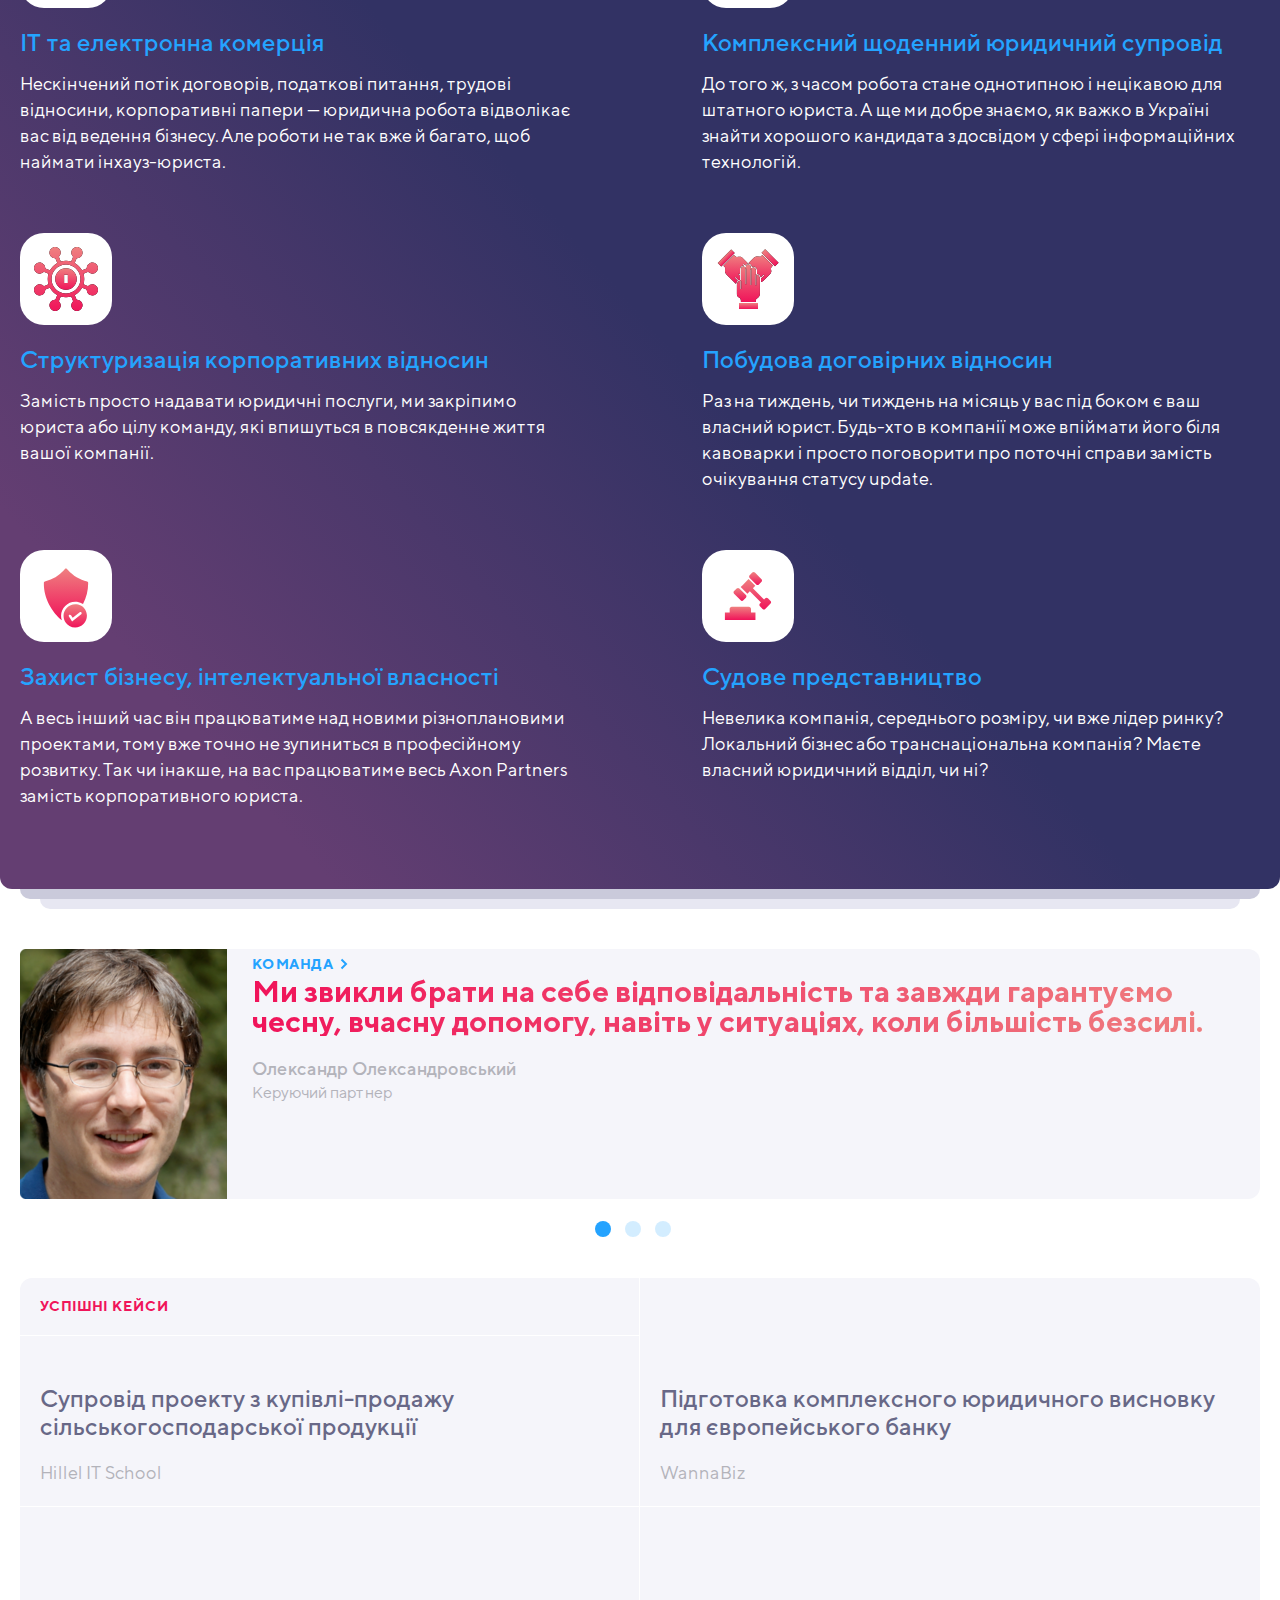
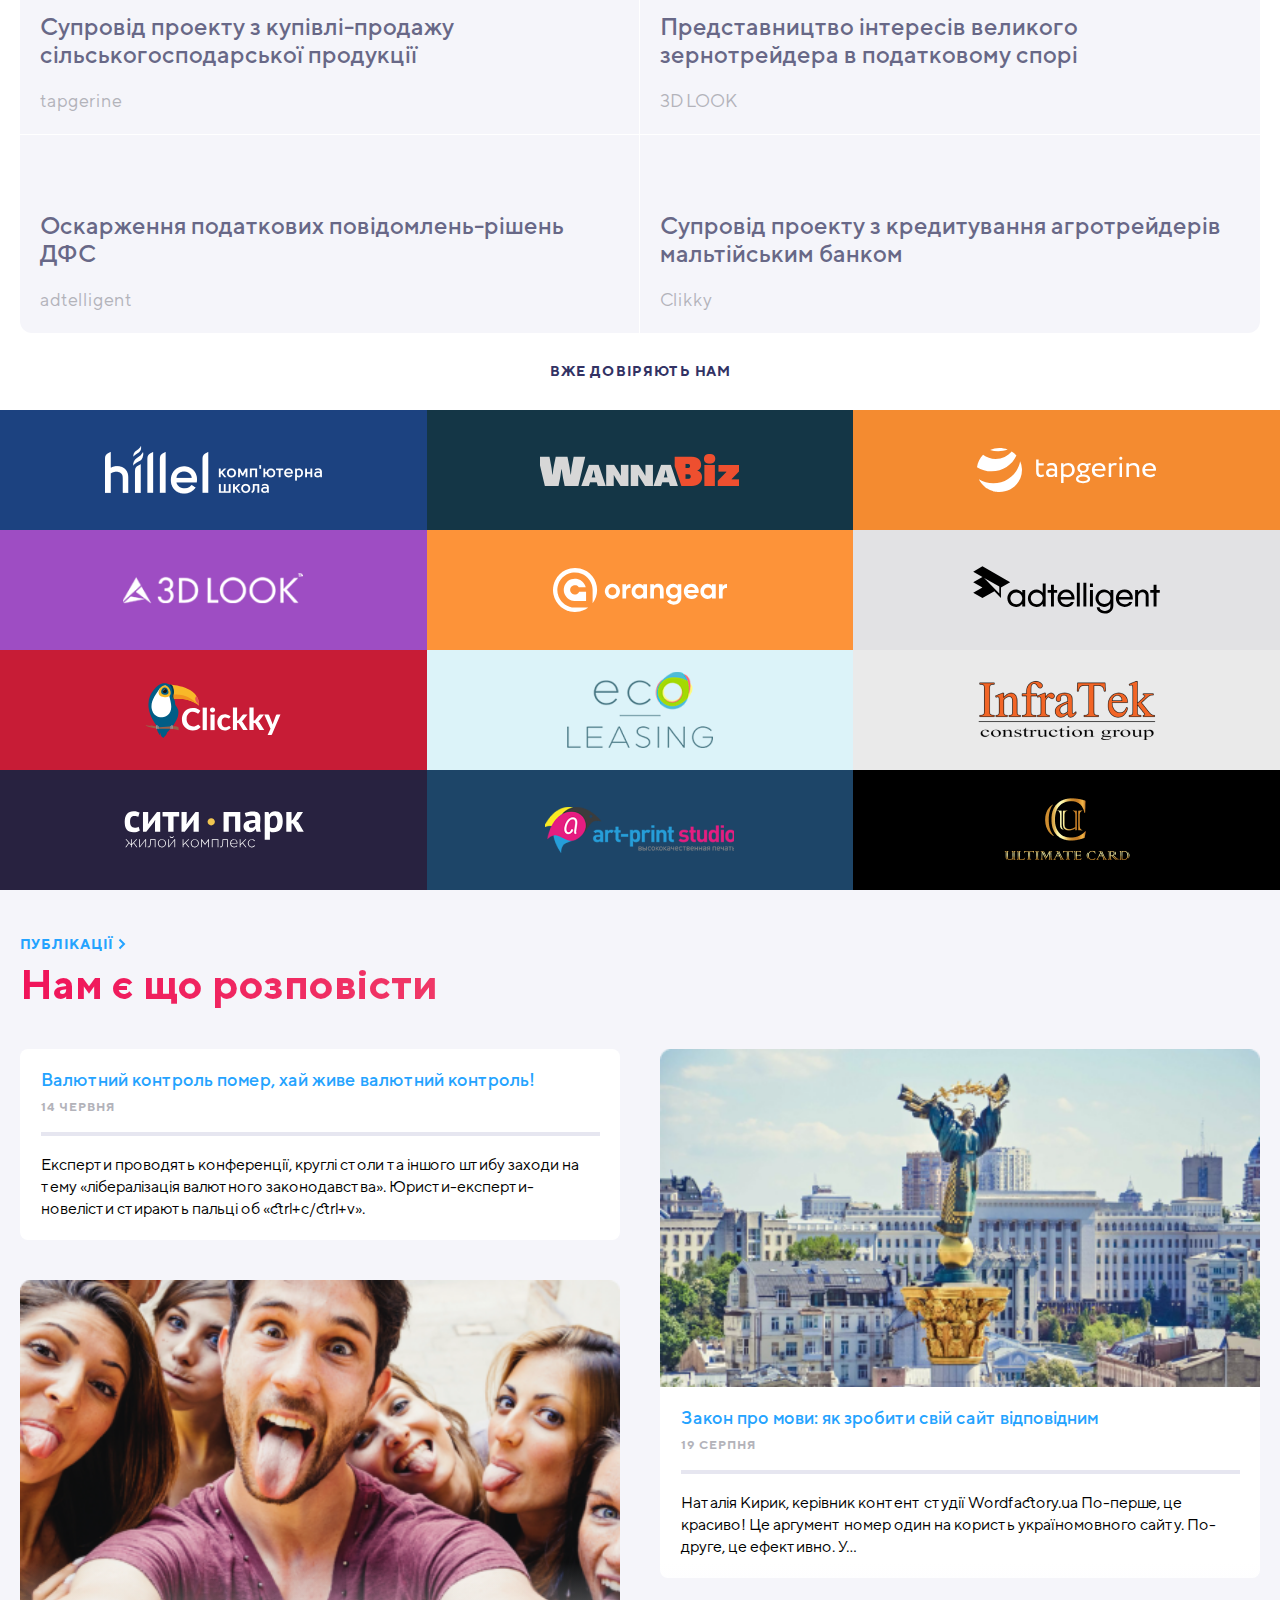
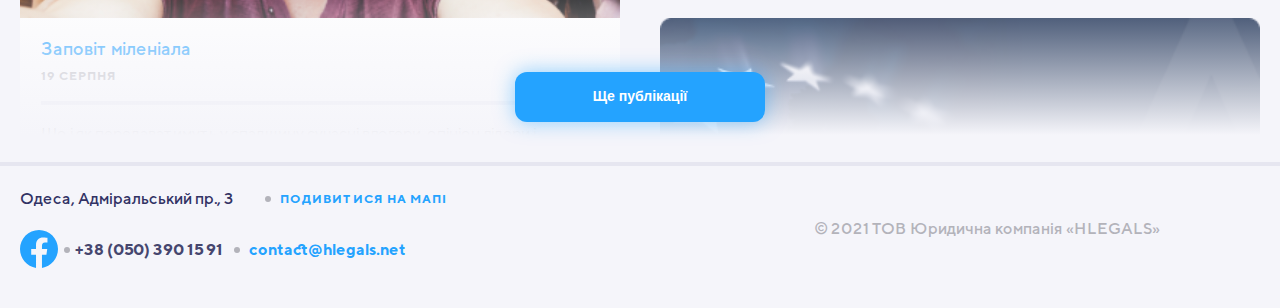
==== commit d9a980d4: "redesigned services page and fixed some code in index and services pages" ====
--- a/index.html
+++ b/index.html
@@ -29,11 +29,11 @@
                                 <a href="#" class="header__language-links header__language-links_hover header__language-links_margin">EN</a>
                             </li>
                         </ul>
-                        <div class="header__address dot">Одеса, Адміральський пр., 3</div>
-                        <a href="tel:+380503901591" class="header__number dot">	+38 (050) 390 15 91</a>
-                        <div class="header__facebook-wrap dot">
+                        <div class="address dot">Одеса, Адміральський пр., 3</div>
+                        <a href="tel:+380503901591" class="number dot">	+38 (050) 390 15 91</a>
+                        <div class="facebook-logo__wrap header__facebook-wrap header__facebook-wrap_before">
                             <svg width="24" height="24" viewBox="0 0 24 24" fill="none" xmlns="http://www.w3.org/2000/svg">
-                                <path class="header__facebook-logo header__facebook-logo_hover" d="M24 12.0733C24 5.40541 18.6274 0 12 0C5.37258 0 0 5.40541 0 12.0733C0 18.0995 4.38823 23.0943 10.125 24V15.5633H7.07813V12.0733H10.125V9.41343C10.125 6.38755 11.9165 4.71615 14.6576 4.71615C15.9705 4.71615 17.3438 4.95195 17.3438 4.95195V7.92313H15.8306C14.3399 7.92313 13.875 8.85379 13.875 9.80857V12.0733H17.2031L16.6711 15.5633H13.875V24C19.6118 23.0943 24 18.0995 24 12.0733Z" fill="white"/>
+                                <path class="facebook-logo facebook-logo_hover" d="M24 12.0733C24 5.40541 18.6274 0 12 0C5.37258 0 0 5.40541 0 12.0733C0 18.0995 4.38823 23.0943 10.125 24V15.5633H7.07813V12.0733H10.125V9.41343C10.125 6.38755 11.9165 4.71615 14.6576 4.71615C15.9705 4.71615 17.3438 4.95195 17.3438 4.95195V7.92313H15.8306C14.3399 7.92313 13.875 8.85379 13.875 9.80857V12.0733H17.2031L16.6711 15.5633H13.875V24C19.6118 23.0943 24 18.0995 24 12.0733Z" fill="white"/>
                             </svg>
                         </div>
                     </div>
@@ -42,7 +42,7 @@
                             <a href="#" class="header__contact-links header__contact-links_hover">про нас</a>
                         </li>
                         <li class="header__contact-item">
-                            <a href="#" class="header__contact-links header__contact-links_hover">послуги</a>
+                            <a href="pages/services.html" class="header__contact-links header__contact-links_hover">послуги</a>
                         </li>
                         <li class="header__contact-item">
                             <a href="#" class="header__contact-links header__contact-links_hover">команда</a>
@@ -83,16 +83,16 @@
         <section class="header__section-bottom">
             <div class="container header__section-bottom-flex">
                 <h1 class="header__heading-one">системний адміністратор правових рішень</h1>
-                <button type="button" class="header__button header__button_active">
+                <a href="#services" class="header__button header__button_active">
                     <svg width="20" height="12" viewBox="0 0 20 12" fill="none" xmlns="http://www.w3.org/2000/svg">
                         <path class="header__button-icon" d="M1 1L10 10L19 1" stroke="white" stroke-width="2"/>
                     </svg>
-                </button>
+                </a>
             </div>
         </section>
     </header>
     <main>
-        <section class="services services_before services_after">
+        <section id="services" class="services services_before services_after">
             <div class="scroll-menu">
                 <div class="container">
                     <div class="scroll-menu__slide-wrap">
@@ -182,7 +182,7 @@
             </div>
             <div class="service-cards">
                 <div class="container">
-                    <a href="#" class="jump-link jump-link_after jump-link_color">послуги</a>
+                    <a href="pages/services.html" class="jump-link jump-link_after jump-link_color">послуги</a>
                     <h2 class="service-cards__h-2">
                         Що ми вміємо робити краще за інших?
                     </h2>
@@ -274,7 +274,7 @@
                                 <img src="images/png/olexandr.png" alt="card icon" class="team-slider-card__icon-image">
                             </picture>
                             <div class="team-slider-card__wrap">
-                                <a href="#" class="jump-link jump-link_after jump-link_team jump-link_team-after">послуги</a>
+                                <a href="#" class="jump-link jump-link_after jump-link_team jump-link_team-after">команда</a>
                                 <blockquote class="team-slider-card__quote">
                                 <h2 class="team-slider-card__heading">
                                     Ми звикли брати на себе відповідальність та завжди гарантуємо чесну, вчасну допомогу, навіть у ситуаціях, коли більшість безсилі.
@@ -301,7 +301,7 @@
                                 <img src="images/png/olexandr.png" alt="card icon" class="team-slider-card__icon-image">
                             </picture>
                             <div class="team-slider-card__wrap">
-                                <a href="#" class="jump-link jump-link_after jump-link_team jump-link_team-after">послуги</a>
+                                <a href="#" class="jump-link jump-link_after jump-link_team jump-link_team-after">команда</a>
                                 <blockquote class="team-slider-card__quote">
                                 <h2 class="team-slider-card__heading">
                                     Ми звикли брати на себе відповідальність та завжди гарантуємо чесну, вчасну допомогу, навіть у ситуаціях, коли більшість безсилі.
@@ -328,7 +328,7 @@
                                 <img src="images/png/olexandr.png" alt="card icon" class="team-slider-card__icon-image">
                             </picture>
                             <div class="team-slider-card__wrap">
-                                <a href="#" class="jump-link jump-link_after jump-link_team jump-link_team-after">послуги</a>
+                                <a href="#" class="jump-link jump-link_after jump-link_team jump-link_team-after">команда</a>
                                 <blockquote class="team-slider-card__quote">
                                 <h2 class="team-slider-card__heading">
                                     Ми звикли брати на себе відповідальність та завжди гарантуємо чесну, вчасну допомогу, навіть у ситуаціях, коли більшість безсилі.
@@ -644,5 +644,38 @@
             </div>
         </section>
     </main>
+    <footer class="footer">
+        <div class="container footer__container">
+            <address class="address-section">
+                <div class="address-section__wrap">
+                <div class="address-section__wrap-row-one">
+                    <div class="address address-section__address">Одеса, Адміральський пр., 3</div>
+                    <a href="#" class="address-section__map-link address-dot address-section__map-link_before address-section__map-link_hover">Подивитися на мапі</a>
+                </div>
+                <div class="address-section__wrap-row-two">
+                    <div class="facebook-logo__wrap address-section__facebook-wrap">
+                        <svg width="38" height="38" viewBox="0 0 38 38" fill="none" xmlns="http://www.w3.org/2000/svg">
+                            <g clip-path="url(#clip0)">
+                            <path class="facebook-logo address-section__facebook-logo address-section__facebook-logo_hover" d="M38 19.1161C38 8.55857 29.4934 0 19 0C8.50658 0 0 8.55857 0 19.1161C0 28.6575 6.94803 36.5659 16.0312 38V24.6419H11.207V19.1161H16.0312V14.9046C16.0312 10.1136 18.8678 7.46723 23.2078 7.46723C25.2866 7.46723 27.4609 7.84059 27.4609 7.84059V12.545H25.0651C22.7048 12.545 21.9688 14.0185 21.9688 15.5302V19.1161H27.2383L26.3959 24.6419H21.9688V38C31.052 36.5659 38 28.6575 38 19.1161Z" fill="#24A3FF"/>
+                            </g>
+                            <defs>
+                            <clipPath id="clip0">
+                            <rect width="38" height="38" fill="white"/>
+                            </clipPath>
+                            </defs>
+                        </svg>
+                    </div>
+                    <a href="tel:+380503901591" class="number address-section__number address-section__number_before address-dot">	+38 (050) 390 15 91</a>
+                    <a href="mailto: contact@hlegals.net" class="address-section__contact address-dot address-section__contact_hover">contact@hlegals.net</a>
+                    </div>
+                </div>
+                <div class="footer__copyright-wrap">
+                    <span class="footer__copyright">
+                        &copy; 2021 ТОВ Юридична компанія «HLEGALS»
+                    </span>
+                </div>
+            </address>
+        </div>
+    </footer>
 </body>
 </html>--- a/css/styles.css
+++ b/css/styles.css
@@ -80,6 +80,43 @@
   color: white;
 }
 
+.dot:before {
+  content: "";
+  position: absolute;
+  left: -14px;
+  bottom: 6px;
+  background-color: #e6e6f0;
+  height: 6px;
+  width: 6px;
+  border-radius: 50px;
+}
+
+.address {
+  font-size: 16px;
+  line-height: 19px;
+  color: white;
+  margin: 0 25px 0 0;
+  position: relative;
+}
+
+.number {
+  color: white;
+  text-decoration: none;
+  font-size: 16px;
+  line-height: 19px;
+  font-weight: 700;
+  position: relative;
+  margin: 0 29px 0 0;
+}
+
+.facebook-logo_hover:hover {
+  transition: 0.3s ease;
+  fill: #24a3ff;
+}
+.facebook-logo__wrap {
+  display: flex;
+}
+
 .button {
   font-size: 14px;
   line-height: 17px;
@@ -173,43 +210,21 @@
 .header__contact-item_no-margin {
   margin: 0;
 }
-.header__number {
-  color: white;
-  text-decoration: none;
-  font-size: 16px;
-  line-height: 19px;
-  font-weight: 700;
-  position: relative;
-  margin: 0 29px 0 0;
-}
-.header__address {
-  font-size: 16px;
-  line-height: 19px;
-  color: white;
-  margin: 0 25px 0 0;
-  position: relative;
-}
 .header__logo-image {
   display: block;
 }
 .header__facebook-wrap {
   position: relative;
-  display: flex;
-  padding: 1px 0 0 0;
-}
-.header__facebook-wrap.dot:before {
+}
+.header__facebook-wrap_before:before {
   content: "";
   position: absolute;
   left: -17px;
-  bottom: 8px;
+  bottom: 9px;
   background-color: #e6e6f0;
   height: 6px;
   width: 6px;
   border-radius: 50px;
-}
-.header__facebook-logo_hover:hover {
-  fill: #24a3ff;
-  transition: 0.3s ease;
 }
 .header__hamburger-menu {
   display: none;
@@ -352,17 +367,6 @@
   position: absolute;
 }
 
-.dot:before {
-  content: "";
-  position: absolute;
-  left: -14px;
-  bottom: 4px;
-  background-color: #e6e6f0;
-  height: 6px;
-  width: 6px;
-  border-radius: 50px;
-}
-
 .container {
   width: 1320px;
   margin: 0 auto;
@@ -391,6 +395,15 @@
     transform: translateY(100%);
   }
 }
+.header-services {
+  background-image: linear-gradient(228.57deg, #323264 11.93%, #323264 57.17%, #643E72 87.46%);
+  background-size: auto;
+  background-position: center;
+}
+.header-services__section {
+  padding: 50px 0 73px;
+}
+
 @media (max-width: 1439px) {
   .container {
     width: 100%;
@@ -399,6 +412,19 @@
 
   .header__section-bottom-flex {
     padding: 242px 20px 0;
+  }
+
+  .header-services__wrap {
+    flex-direction: column;
+  }
+  .header-services__logo {
+    margin: 0 0 20px;
+  }
+  .header-services__nav-bar-inside-wrap {
+    margin: 0 0 10px;
+  }
+  .header-services__nav-bar {
+    align-items: flex-start;
   }
 }
 @media (max-width: 767px) {
@@ -408,12 +434,6 @@
     background-size: auto calc(100vh - 440px), auto, auto;
   }
   .header__contact-list {
-    display: none;
-  }
-  .header__address {
-    display: none;
-  }
-  .header__facebook-wrap {
     display: none;
   }
   .header__hamburger-menu {
@@ -441,10 +461,6 @@
     flex-wrap: wrap;
     align-items: center;
   }
-  .header__number {
-    color: #b3b3ba;
-    margin: 0;
-  }
   .header__language-links {
     color: #b3b3ba;
   }
@@ -473,6 +489,34 @@
   .header__section-bottom-flex {
     padding: 147px 20px 0;
     min-height: calc(100vh - 95px);
+  }
+
+  .facebook-logo__wrap {
+    display: none;
+  }
+
+  .address {
+    display: none;
+  }
+
+  .number {
+    color: #b3b3ba;
+    margin: 0;
+  }
+
+  .header-services {
+    background-image: linear-gradient(228.57deg, #323264 11.93%, #323264 57.17%, #643E72 87.46%);
+    background-size: auto;
+    background-position: center;
+  }
+  .header-services__language-link {
+    color: white;
+  }
+  .header-services__number {
+    color: white;
+  }
+  .header-services__wrap {
+    align-items: flex-end;
   }
 }
 @media (max-width: 374px) {
@@ -893,6 +937,7 @@
 
 .jump-link_team-after:after {
   content: url("../images/svg/greater-than-symbol-active-regular.svg");
+  left: 88px;
 }
 
 .team-slider-card {
@@ -1184,6 +1229,10 @@
   padding: 0 20px;
 }
 
+.services-cases {
+  padding: 60px 0 30px;
+}
+
 @media (max-width: 1439px) and (max-width: 1439px) {
   .cases__item:nth-child(n) {
     width: 50%;
@@ -1442,7 +1491,7 @@
 }
 .masonry__fade {
   position: absolute;
-  top: 671px;
+  top: 672px;
   left: 0;
   width: 100%;
   height: 200px;
@@ -1493,9 +1542,164 @@
     margin: 0 0 20px;
   }
   .masonry__fade {
-    top: 791px;
+    top: 801px;
     height: 130px;
-    background: linear-gradient(180deg, rgba(245, 245, 250, 0) 0%, #F5F5FA 21.5%);
+    background: linear-gradient(180deg, rgba(245, 245, 250, 0) 0%, #F5F5FA 8.5%);
+  }
+}
+.footer {
+  background-color: #f5f5fa;
+  padding: 0 0 40px;
+}
+.footer__container {
+  border-top: 4px solid #e6e6f0;
+  padding: 28px 0 0;
+}
+.footer__copyright {
+  font-size: 16px;
+  line-height: 19px;
+  font-weight: 500;
+  color: #b3b3ba;
+}
+
+.address-dot:before {
+  content: "";
+  position: absolute;
+  left: -15px;
+  bottom: 6px;
+  background-color: #e6e6f0;
+  height: 6px;
+  width: 6px;
+  border-radius: 50px;
+  background-color: #b3b3ba;
+}
+
+.address-section {
+  display: flex;
+}
+.address-section__address {
+  color: #323264;
+  font-weight: 500;
+  margin: 0 47px 0 0;
+}
+.address-section__map-link {
+  font-size: 12px;
+  line-height: 14px;
+  font-weight: 700;
+  letter-spacing: 1px;
+  text-transform: uppercase;
+  color: #24a3ff;
+  position: relative;
+  text-decoration: none;
+}
+.address-section__map-link_before:before {
+  bottom: 4px;
+}
+.address-section__map-link:hover {
+  color: #f0145a;
+  transition: 0.3s ease;
+}
+.address-section__wrap {
+  display: flex;
+  flex-direction: column;
+  margin: 0 auto 0 0;
+}
+.address-section__contact {
+  font-size: 16px;
+  line-height: 19px;
+  font-weight: 700;
+  color: #24a3ff;
+  position: relative;
+  text-decoration: none;
+}
+.address-section__contact:hover {
+  color: #f0145a;
+  transition: 0.3s ease;
+}
+.address-section__number {
+  color: #46466e;
+  margin: 0 26px 0 0;
+  position: relative;
+}
+.address-section__number:before {
+  content: "";
+  position: absolute;
+  left: -11px;
+  bottom: 6px;
+  background-color: #e6e6f0;
+  height: 6px;
+  width: 6px;
+  border-radius: 50px;
+  background-color: #b3b3ba;
+}
+.address-section__wrap-row-one, .address-section__wrap-row-two {
+  display: flex;
+  align-items: center;
+}
+.address-section__wrap-row-one {
+  margin: 0 0 22px;
+}
+.address-section__facebook-logo_hover:hover {
+  fill: #f0145a;
+  transition: 0.3s ease;
+}
+.address-section__facebook-wrap {
+  margin: 0 17px 0 0;
+}
+
+.services__footer-container {
+  border: none;
+}
+
+@media (max-width: 1439px) and (max-width: 1439px) {
+  .footer__container {
+    padding: 23px 20px 0;
+  }
+  .footer__copyright-wrap {
+    display: flex;
+    align-items: center;
+    text-align: center;
+    width: 36%;
+  }
+}
+@media (max-width: 767px) and (max-width: 767px) {
+  .footer {
+    padding: 0 0 118px;
+  }
+  .footer__copyright-wrap {
+    width: auto;
+  }
+
+  .address-section {
+    flex-direction: column;
+    align-items: center;
+  }
+  .address-section__wrap {
+    margin: 0;
+  }
+  .address-section__address {
+    display: block;
+    margin: 0 0 10px;
+  }
+  .address-section__facebook-wrap {
+    display: flex;
+    margin: 0 0 20px;
+  }
+  .address-section__wrap-row-one, .address-section__wrap-row-two {
+    flex-direction: column;
+  }
+  .address-section__wrap-row-one {
+    margin: 0 0 20px;
+  }
+  .address-section__number {
+    margin: 0 0 20px;
+  }
+  .address-section__wrap-row-two {
+    margin: 0 0 20px;
+  }
+
+  .address-dot:before {
+    display: none;
   }
 }
 
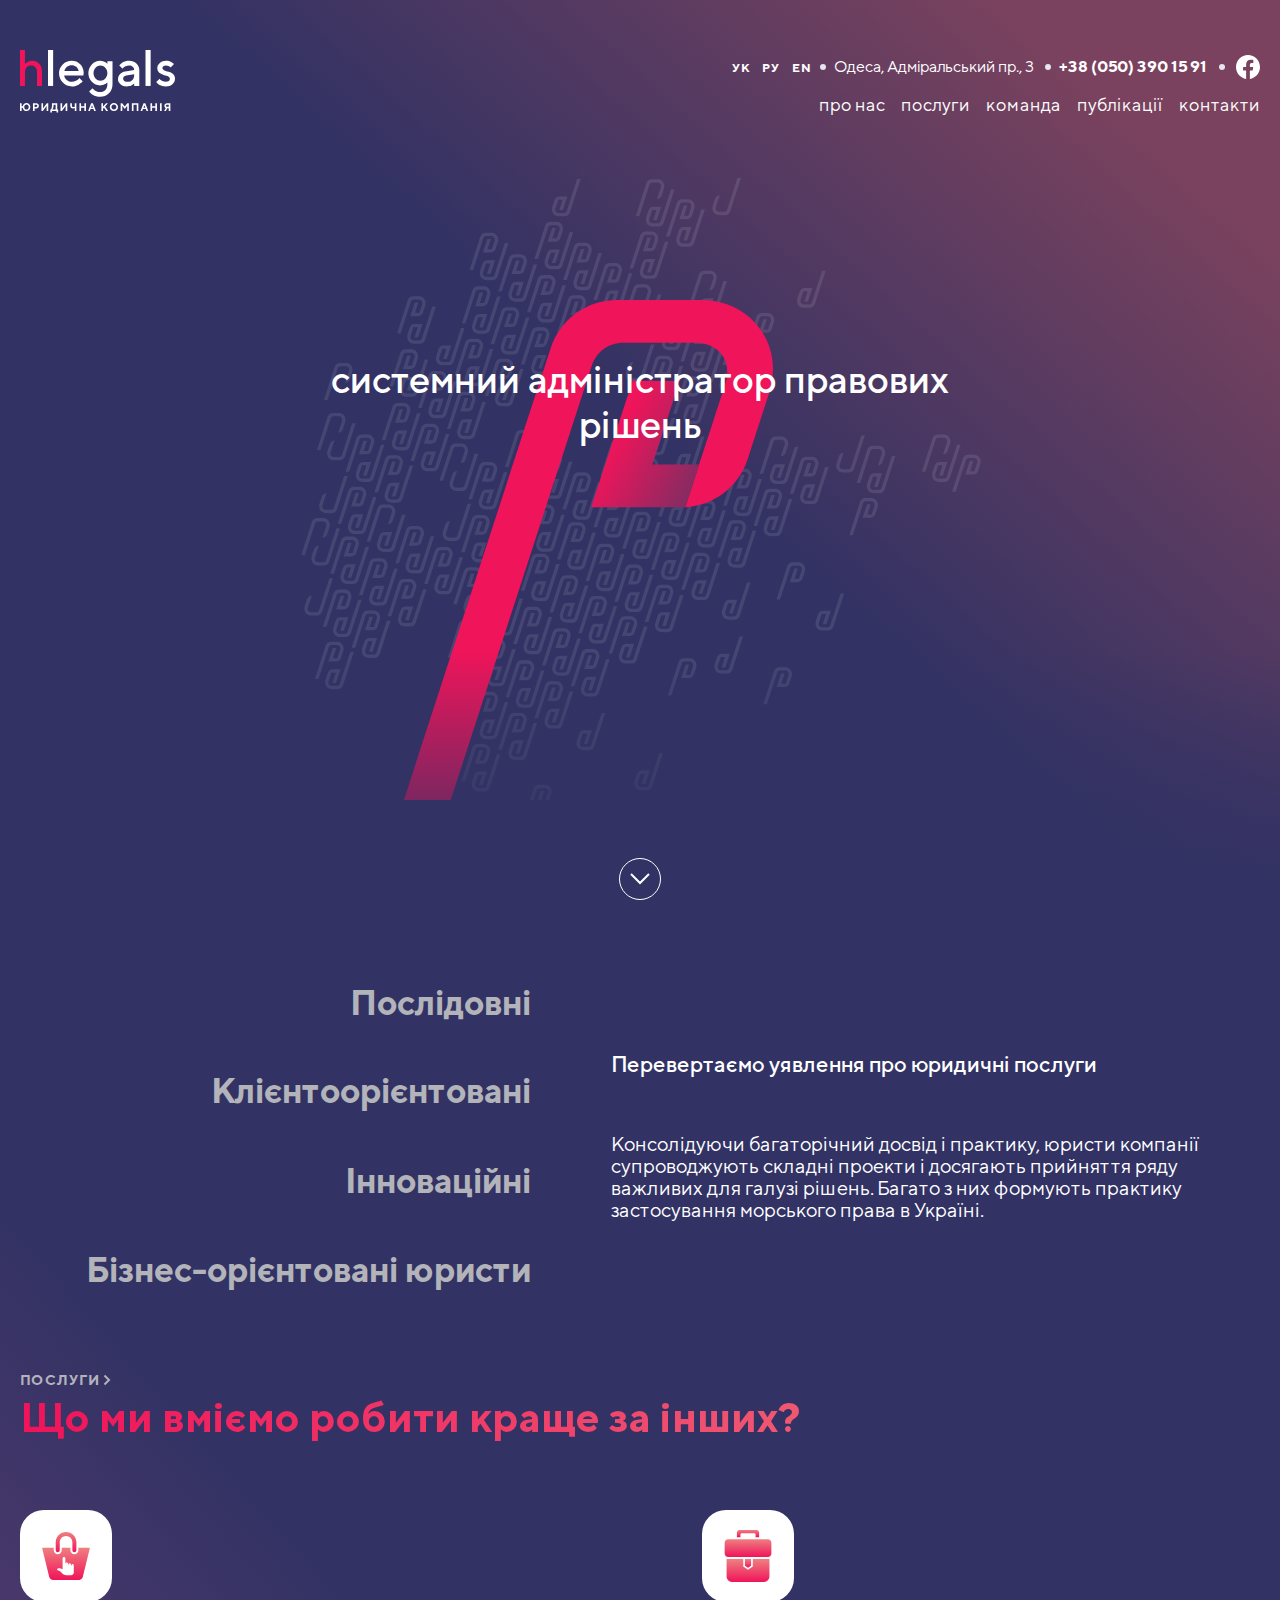
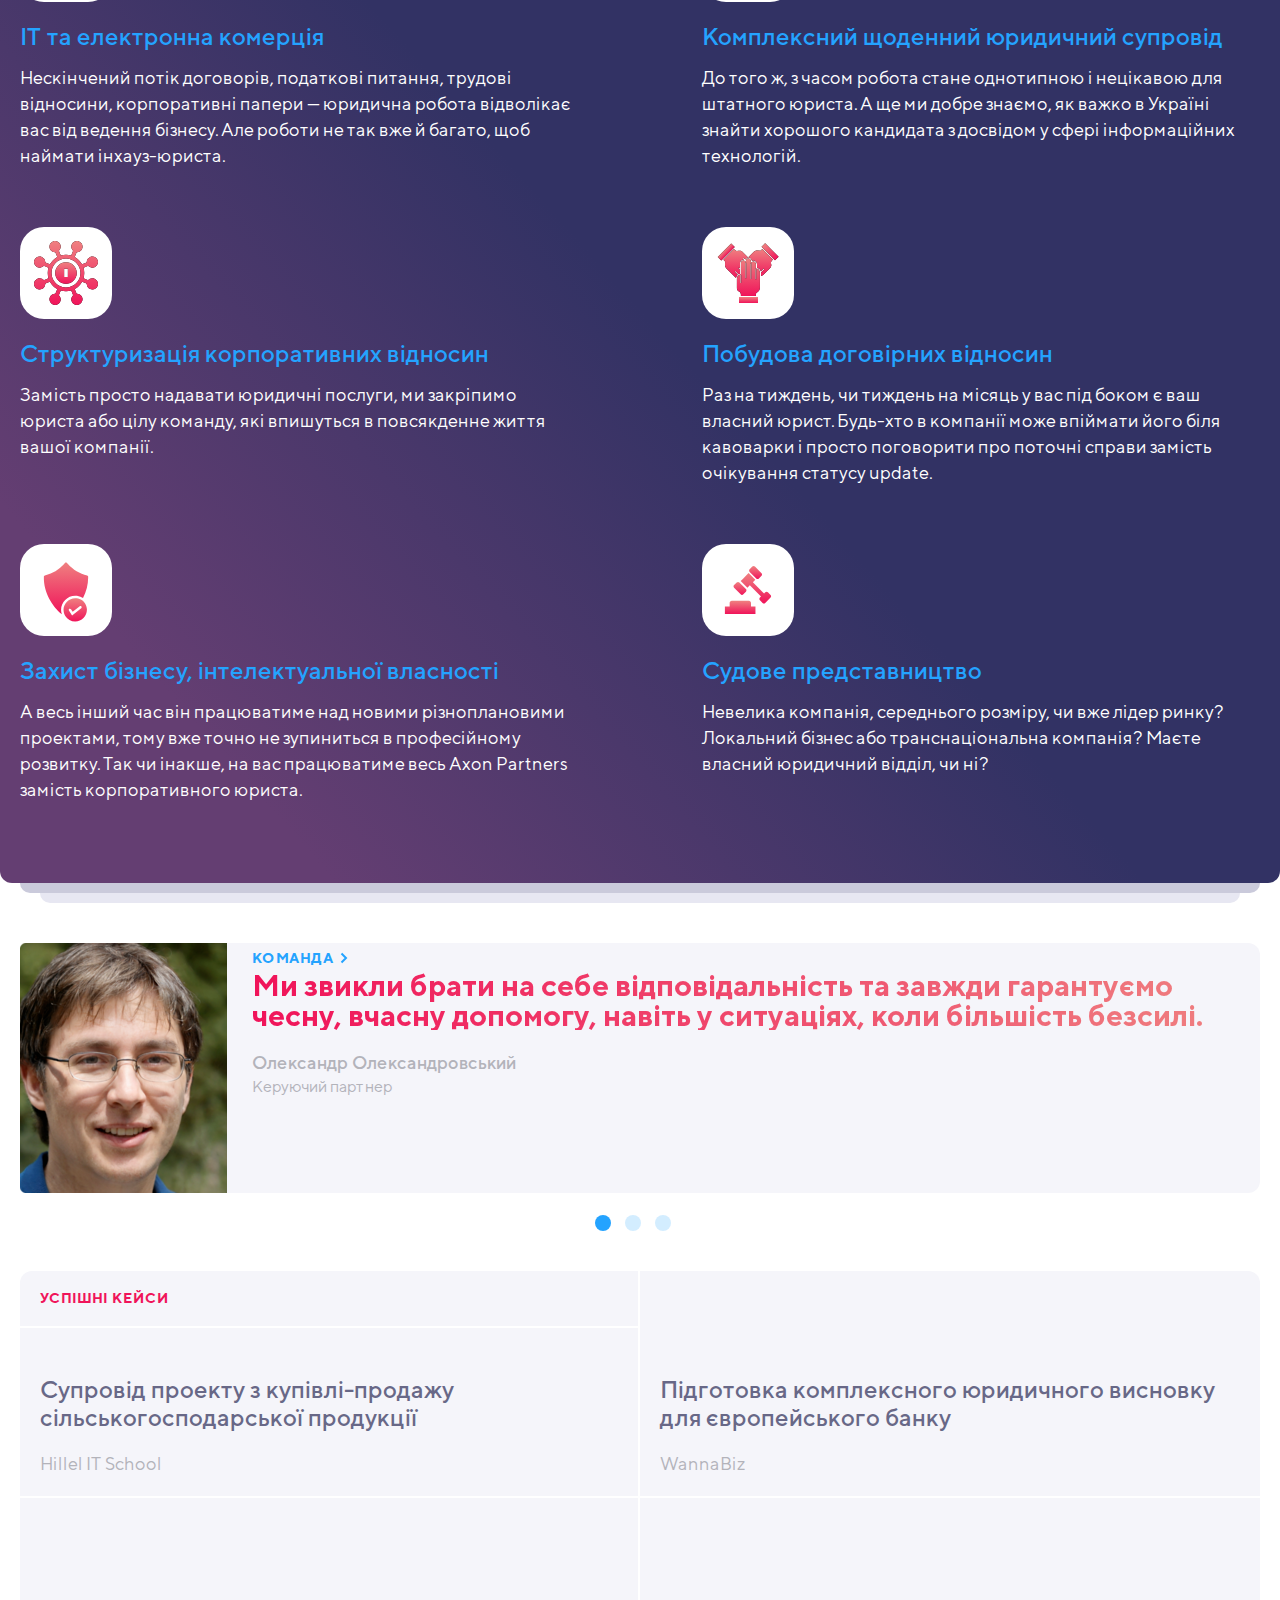
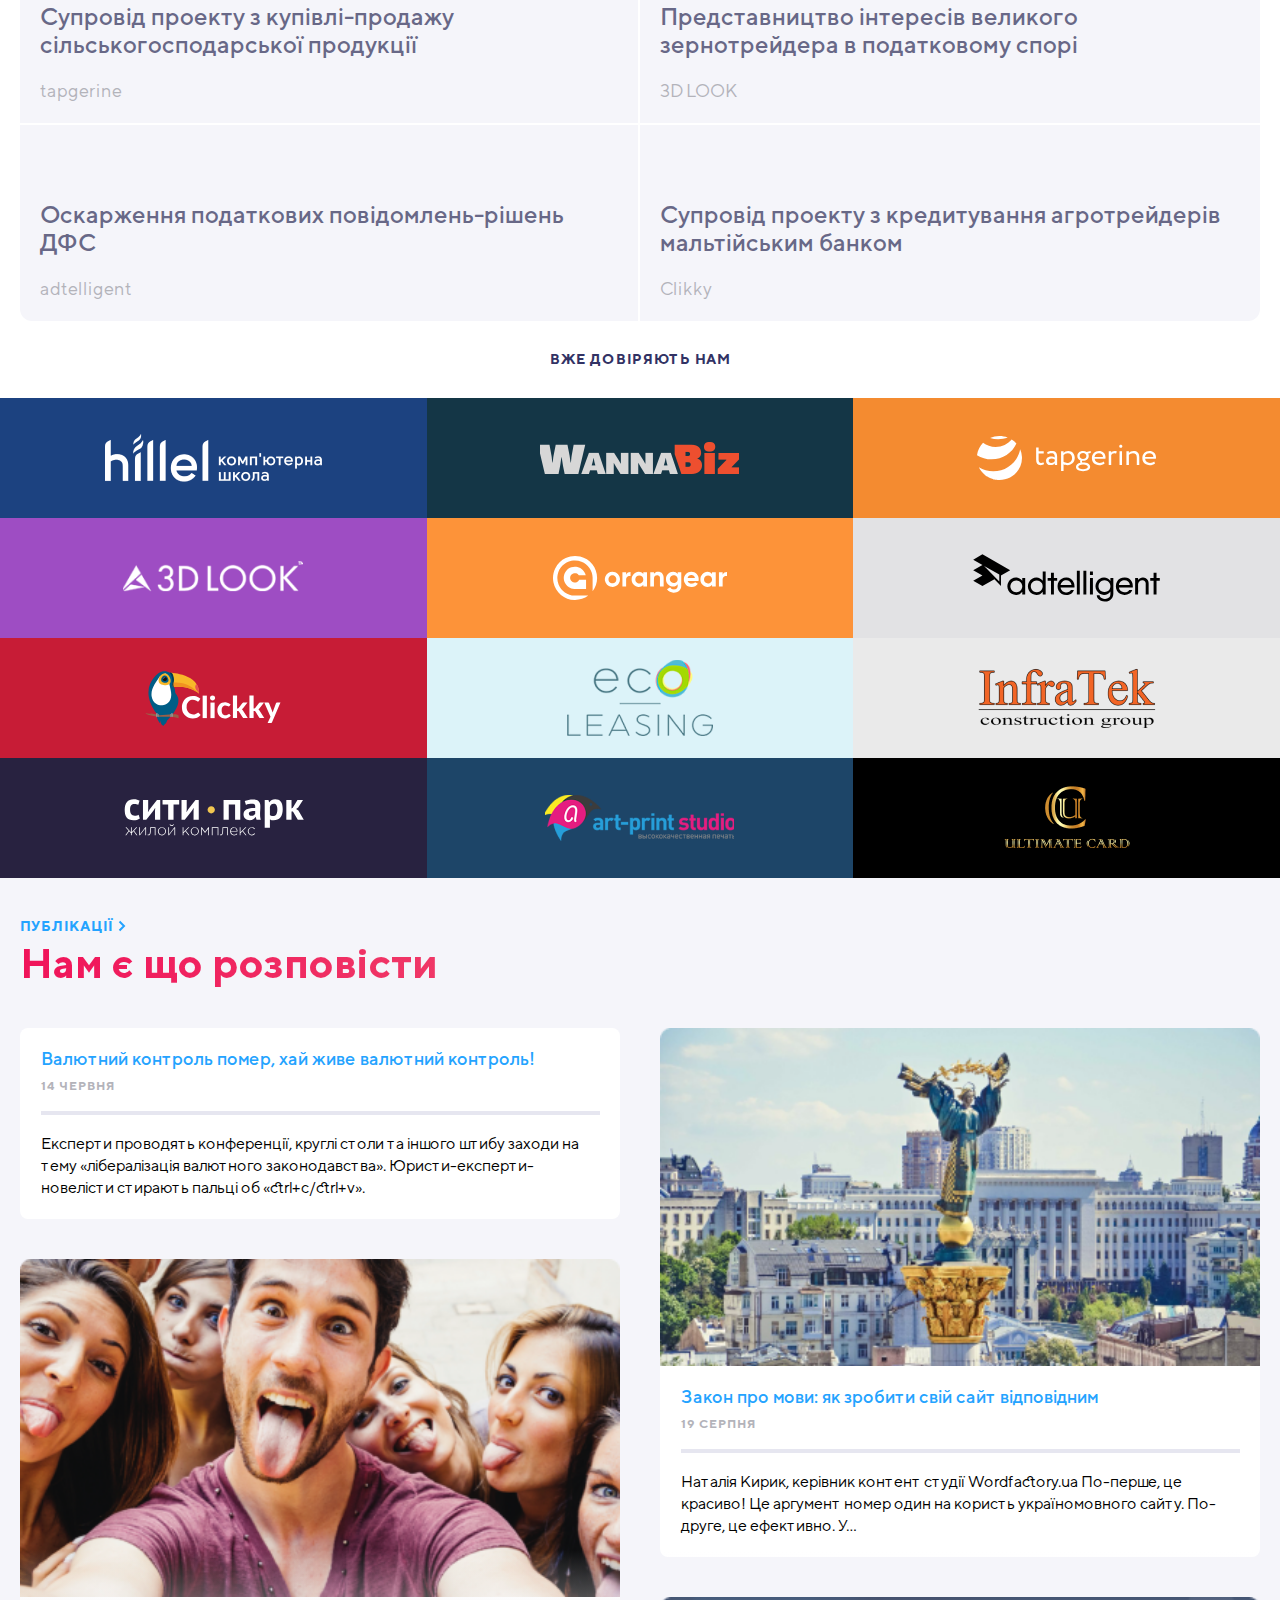
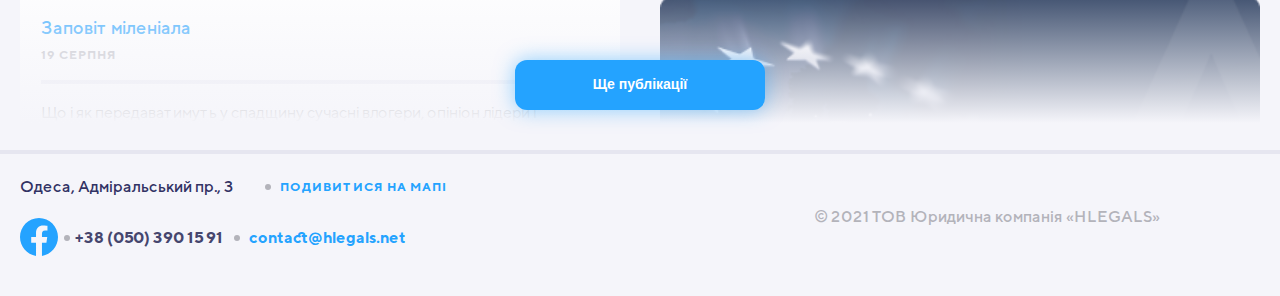
==== commit 2579eab7: "removed space in mail link, removed unused source tags since there was no smaller images found in pr" ====
--- a/index.html
+++ b/index.html
@@ -10,13 +10,13 @@
     <header class="header">
         <section class="header__section-top">
             <div class="container header__wrap">
-                <a href="#" class="header__logo">
+                <a href="index.html" class="header__logo">
                     <picture class="header__logo-picture">
                         <source media="(max-width: 767px)" srcset="images/svg/logo-mini.svg">
                         <img src="images/svg/logo.svg" alt="hlegals logo" class="header__logo-image">
                     </picture>
                 </a>
-                <nav role="navigation" class="header__nav-bar nav-bar">
+                <nav class="header__nav-bar nav-bar">
                     <div class="header__nav-bar-inside-wrap">
                         <ul class="header__language-list">
                             <li class="header__language-items">
@@ -31,10 +31,12 @@
                         </ul>
                         <div class="address dot">Одеса, Адміральський пр., 3</div>
                         <a href="tel:+380503901591" class="number dot">	+38 (050) 390 15 91</a>
-                        <div class="facebook-logo__wrap header__facebook-wrap header__facebook-wrap_before">
-                            <svg width="24" height="24" viewBox="0 0 24 24" fill="none" xmlns="http://www.w3.org/2000/svg">
-                                <path class="facebook-logo facebook-logo_hover" d="M24 12.0733C24 5.40541 18.6274 0 12 0C5.37258 0 0 5.40541 0 12.0733C0 18.0995 4.38823 23.0943 10.125 24V15.5633H7.07813V12.0733H10.125V9.41343C10.125 6.38755 11.9165 4.71615 14.6576 4.71615C15.9705 4.71615 17.3438 4.95195 17.3438 4.95195V7.92313H15.8306C14.3399 7.92313 13.875 8.85379 13.875 9.80857V12.0733H17.2031L16.6711 15.5633H13.875V24C19.6118 23.0943 24 18.0995 24 12.0733Z" fill="white"/>
-                            </svg>
+                        <div class="facebook-logo header__facebook-wrap header__facebook-wrap_before">
+                            <a href="#" target="_blank" class="facebook-logo__link">
+                                <svg width="24" height="24" viewBox="0 0 24 24" fill="none" xmlns="http://www.w3.org/2000/svg">
+                                    <path class="facebook-logo__icon facebook-logo__icon_hover" d="M24 12.0733C24 5.40541 18.6274 0 12 0C5.37258 0 0 5.40541 0 12.0733C0 18.0995 4.38823 23.0943 10.125 24V15.5633H7.07813V12.0733H10.125V9.41343C10.125 6.38755 11.9165 4.71615 14.6576 4.71615C15.9705 4.71615 17.3438 4.95195 17.3438 4.95195V7.92313H15.8306C14.3399 7.92313 13.875 8.85379 13.875 9.80857V12.0733H17.2031L16.6711 15.5633H13.875V24C19.6118 23.0943 24 18.0995 24 12.0733Z" fill="white"/>
+                                </svg>
+                            </a>
                         </div>
                     </div>
                     <ul class="header__contact-list">
@@ -61,11 +63,16 @@
                     <span class="header__hamburger-cross"></span>
                     <span class="header__hamburger-cross"></span>
                     <ul class="header__hamburger-list">
-                        <li class="header__hamburger-item header__hamburger-item_logo_before">
+                        <li class="header__hamburger-list-logo-item">
+                            <a href="index.html" class="header__hamburger-list-logo-link">
+                                <img src="images/svg/p-mobile.svg" alt="P logo" class="header__hamburger-list-logo">
+                            </a>
+                        </li>                            
+                        <li class="header__hamburger-item">
                             <a href="#" class="header__hamburger-link header__hamberger-link_active">про нас</a>
                         </li>
                         <li class="header__hamburger-item">
-                            <a href="#" class="header__hamburger-link header__hamberger-link_active">послуги</a>
+                            <a href="pages/services.html" class="header__hamburger-link header__hamberger-link_active">послуги</a>
                         </li>
                         <li class="header__hamburger-item">
                             <a href="#" class="header__hamburger-link header__hamberger-link_active">команда</a>
@@ -188,10 +195,12 @@
                     </h2>
                     <ul class="service-cards__list">
                         <li class="service-cards__list-item">
-                            <picture class="service-cards__icon">
-                                <source media="(max-width: 767px)" srcset="images/svg/purse-small.svg">
-                                <img src="images/svg/purse.svg" alt="card icon" class="service-cards__icon-image">
-                            </picture>
+                            <a href="#" class="service-cards__list-link">
+                                <picture class="service-cards__icon">
+                                    <source media="(max-width: 767px)" srcset="images/svg/purse-small.svg">
+                                    <img src="images/svg/purse.svg" alt="card icon" class="service-cards__icon-image">
+                                </picture>
+                            </a>
                             <h3 class="service-cards__h-3">
                                 IT та електронна комерція
                             </h3>
@@ -200,10 +209,12 @@
                             </p>
                         </li>
                         <li class="service-cards__list-item">
-                            <picture class="service-cards__icon">
-                                <source media="(max-width: 767px)" srcset="images/svg/case-small.svg">
-                                <img src="images/svg/case.svg" alt="card icon" class="service-cards__icon-image">
-                            </picture>
+                            <a href="#" class="service-cards__list-link">
+                                <picture class="service-cards__icon">
+                                    <source media="(max-width: 767px)" srcset="images/svg/case-small.svg">
+                                    <img src="images/svg/case.svg" alt="card icon" class="service-cards__icon-image">
+                                </picture>
+                            </a>
                             <h3 class="service-cards__h-3">
                                 Комплексний щоденний юридичний супровід
                             </h3>
@@ -212,10 +223,12 @@
                             </p>
                         </li>
                         <li class="service-cards__list-item">
-                            <picture class="service-cards__icon">
-                                <source media="(max-width: 767px)" srcset="images/svg/sun-small.svg">
-                                <img src="images/svg/sun.svg" alt="card icon" class="service-cards__icon-image">
-                            </picture>
+                            <a href="#" class="service-cards__list-link">
+                                <picture class="service-cards__icon">
+                                    <source media="(max-width: 767px)" srcset="images/svg/sun-small.svg">
+                                    <img src="images/svg/sun.svg" alt="card icon" class="service-cards__icon-image">
+                                </picture>
+                            </a>
                             <h3 class="service-cards__h-3">
                                 Структуризація корпоративних відносин
                             </h3>
@@ -224,10 +237,12 @@
                             </p>
                         </li>
                         <li class="service-cards__list-item">
-                            <picture class="service-cards__icon">
-                                <source media="(max-width: 767px)" srcset="images/svg/hands-small.svg">
-                                <img src="images/svg/hands.svg" alt="card icon" class="service-cards__icon-image">
-                            </picture>
+                            <a href="#" class="service-cards__list-link">
+                                <picture class="service-cards__icon">
+                                    <source media="(max-width: 767px)" srcset="images/svg/hands-small.svg">
+                                    <img src="images/svg/hands.svg" alt="card icon" class="service-cards__icon-image">
+                                </picture>
+                            </a>
                             <h3 class="service-cards__h-3">
                                 Побудовa договірних відносин
                             </h3>
@@ -236,10 +251,12 @@
                             </p>
                         </li>
                         <li class="service-cards__list-item">
-                            <picture class="service-cards__icon">
-                                <source media="(max-width: 767px)" srcset="images/svg/shield-small.svg">
-                                <img src="images/svg/shield.svg" alt="card icon" class="service-cards__icon-image">
-                            </picture>
+                            <a href="#" class="service-cards__list-link">
+                                <picture class="service-cards__icon">
+                                    <source media="(max-width: 767px)" srcset="images/svg/shield-small.svg">
+                                    <img src="images/svg/shield.svg" alt="card icon" class="service-cards__icon-image">
+                                </picture>
+                            </a>
                             <h3 class="service-cards__h-3">
                                 Захист бізнесу, інтелектуальної власності
                             </h3>
@@ -248,10 +265,12 @@
                             </p>
                         </li>
                         <li class="service-cards__list-item">
-                            <picture class="service-cards__icon">
-                                <source media="(max-width: 767px)" srcset="images/svg/court-small.svg">
-                                <img src="images/svg/court.svg" alt="card icon" class="service-cards__icon-image">
-                            </picture>
+                            <a href="#" class="service-cards__list-link">
+                                <picture class="service-cards__icon">
+                                    <source media="(max-width: 767px)" srcset="images/svg/court-small.svg">
+                                    <img src="images/svg/court.svg" alt="card icon" class="service-cards__icon-image">
+                                </picture>
+                            </a>
                             <h3 class="service-cards__h-3">Судове представництво</h3>
                             <p class="service-cards__text">
                                 Невелика компанія, середнього розміру, чи вже лідер ринку? Локальний бізнес або транснаціональна компанія? Маєте власний юридичний відділ, чи ні?
@@ -600,7 +619,6 @@
                     </li>
                     <li class="masonry__item">
                         <picture class="masonry__picture">
-                            <source media="(max-width: 767px)" srcset="">
                             <img src="images/png/statue.png" alt="statue picture" class="masonry__image">
                         </picture>
                         <div class="masonry__inside-wrap">
@@ -626,7 +644,6 @@
                     </li>
                     <li class="masonry__item">
                         <picture class="masonry__picture">
-                            <source media="(max-width: 767px)" srcset="">
                             <img src="images/png/guitar.png" alt="kid with a guitar picture" class="masonry__image">
                         </picture>
                         <div class="masonry__inside-wrap">
@@ -653,20 +670,22 @@
                     <a href="#" class="address-section__map-link address-dot address-section__map-link_before address-section__map-link_hover">Подивитися на мапі</a>
                 </div>
                 <div class="address-section__wrap-row-two">
-                    <div class="facebook-logo__wrap address-section__facebook-wrap">
-                        <svg width="38" height="38" viewBox="0 0 38 38" fill="none" xmlns="http://www.w3.org/2000/svg">
-                            <g clip-path="url(#clip0)">
-                            <path class="facebook-logo address-section__facebook-logo address-section__facebook-logo_hover" d="M38 19.1161C38 8.55857 29.4934 0 19 0C8.50658 0 0 8.55857 0 19.1161C0 28.6575 6.94803 36.5659 16.0312 38V24.6419H11.207V19.1161H16.0312V14.9046C16.0312 10.1136 18.8678 7.46723 23.2078 7.46723C25.2866 7.46723 27.4609 7.84059 27.4609 7.84059V12.545H25.0651C22.7048 12.545 21.9688 14.0185 21.9688 15.5302V19.1161H27.2383L26.3959 24.6419H21.9688V38C31.052 36.5659 38 28.6575 38 19.1161Z" fill="#24A3FF"/>
-                            </g>
-                            <defs>
-                            <clipPath id="clip0">
-                            <rect width="38" height="38" fill="white"/>
-                            </clipPath>
-                            </defs>
-                        </svg>
+                    <div class="facebook-logo address-section__facebook-wrap">
+                        <a href="#" target="_blank" class="facebook-logo__link">
+                            <svg width="38" height="38" viewBox="0 0 38 38" fill="none" xmlns="http://www.w3.org/2000/svg">
+                                <g clip-path="url(#clip0)">
+                                <path class="facebook-logo__icon address-section__facebook-logo address-section__facebook-logo_hover" d="M38 19.1161C38 8.55857 29.4934 0 19 0C8.50658 0 0 8.55857 0 19.1161C0 28.6575 6.94803 36.5659 16.0312 38V24.6419H11.207V19.1161H16.0312V14.9046C16.0312 10.1136 18.8678 7.46723 23.2078 7.46723C25.2866 7.46723 27.4609 7.84059 27.4609 7.84059V12.545H25.0651C22.7048 12.545 21.9688 14.0185 21.9688 15.5302V19.1161H27.2383L26.3959 24.6419H21.9688V38C31.052 36.5659 38 28.6575 38 19.1161Z" fill="#24A3FF"/>
+                                </g>
+                                <defs>
+                                <clipPath id="clip0">
+                                <rect width="38" height="38" fill="white"/>
+                                </clipPath>
+                                </defs>
+                            </svg>
+                        </a>
                     </div>
                     <a href="tel:+380503901591" class="number address-section__number address-section__number_before address-dot">	+38 (050) 390 15 91</a>
-                    <a href="mailto: contact@hlegals.net" class="address-section__contact address-dot address-section__contact_hover">contact@hlegals.net</a>
+                    <a href="mailto:contact@hlegals.net" class="address-section__contact address-dot address-section__contact_hover">contact@hlegals.net</a>
                     </div>
                 </div>
                 <div class="footer__copyright-wrap">
--- a/css/styles.css
+++ b/css/styles.css
@@ -109,11 +109,14 @@
   margin: 0 29px 0 0;
 }
 
-.facebook-logo_hover:hover {
+.facebook-logo {
+  display: flex;
+}
+.facebook-logo__icon_hover:hover {
   transition: 0.3s ease;
   fill: #24a3ff;
 }
-.facebook-logo__wrap {
+.facebook-logo__link {
   display: flex;
 }
 
@@ -278,20 +281,25 @@
 }
 .header__checkbox:checked ~ .header__hamburger-cross {
   opacity: 1;
-  transform: rotate(45deg) translate(5px, 2px);
+  transform: rotate(45deg) translate(-2px, -8px);
   background: #ec6f5d;
-  top: -54px;
+  top: 29px;
+  right: 19px;
+  position: fixed;
+  width: 23px;
 }
 .header__checkbox:checked ~ .header__hamburger-cross:nth-last-child(3) {
   opacity: 0;
   transform: rotate(0deg) scale(0.2, 0.2);
 }
 .header__checkbox:checked ~ .header__hamburger-cross:nth-last-child(2) {
-  transform: rotate(-45deg) translate(0, 4px);
+  transform: rotate(-45deg) translate(0, 8px);
 }
 .header__checkbox:checked {
-  top: -59px;
+  top: 14px;
   height: 23px;
+  right: 17px;
+  position: fixed;
 }
 .header__hamburger-list {
   display: none;
@@ -301,8 +309,15 @@
   background: white;
   top: -10px;
   right: 0px;
-  padding: 74px 20px 0;
+  padding: 26px 20px 0;
   border-radius: 12px 12px 0 0;
+}
+.header__hamburger-list-logo-item {
+  align-self: center;
+  margin: 0 0 16px;
+}
+.header__hamburger-list-logo {
+  display: block;
 }
 .header__checkbox:checked ~ .header__hamburger-list {
   display: flex;
@@ -357,15 +372,6 @@
   align-items: center;
   padding: 242px 0 0;
 }
-.header__hamburger-item_logo_before:before {
-  background-image: url("../images/svg/p-mobile.svg");
-  background-repeat: no-repeat;
-  width: 32px;
-  height: 32px;
-  content: "";
-  top: 26px;
-  position: absolute;
-}
 
 .container {
   width: 1320px;
@@ -399,9 +405,13 @@
   background-image: linear-gradient(228.57deg, #323264 11.93%, #323264 57.17%, #643E72 87.46%);
   background-size: auto;
   background-position: center;
+  border-radius: 0 0 12px 12px;
 }
 .header-services__section {
   padding: 50px 0 73px;
+}
+.header-services__logo {
+  margin: 0 auto 4px 0;
 }
 
 @media (max-width: 1439px) {
@@ -491,7 +501,7 @@
     min-height: calc(100vh - 95px);
   }
 
-  .facebook-logo__wrap {
+  .facebook-logo {
     display: none;
   }
 
@@ -516,13 +526,16 @@
     color: white;
   }
   .header-services__wrap {
-    align-items: flex-end;
+    flex-direction: row;
+  }
+  .header-services__nav-bar {
+    margin: 0 0 13px;
   }
 }
 @media (max-width: 374px) {
   .header__hamburger-list {
     width: calc(100vw + (375px - 100vw));
-    height: 100%;
+    height: calc(100% + 10px);
   }
 }
 .services {
@@ -788,6 +801,7 @@
   position: relative;
   text-decoration: none;
   text-transform: uppercase;
+  display: block;
 }
 
 .jump-link_after:after {
@@ -819,7 +833,7 @@
   -webkit-text-fill-color: transparent;
   -moz-background-clip: text;
   -moz-text-fill-color: transparent;
-  margin: 0 0 68px;
+  margin: 3px 0 68px;
 }
 .service-cards__icon {
   background-color: white;
@@ -829,7 +843,6 @@
   display: flex;
   justify-content: center;
   align-items: center;
-  margin: 0 0 20px;
 }
 .service-cards__h-3 {
   font-size: 24px;
@@ -850,12 +863,26 @@
   flex-direction: column;
   width: 413px;
   margin: 0 40px 58px 0;
+  align-items: flex-start;
+}
+.service-cards__list-link {
+  margin: 0 0 20px;
 }
 .service-cards__list-item:nth-child(3n) {
   margin-right: 0;
 }
 .service-cards__list-item:nth-last-child(-n+3) {
   margin-bottom: 0;
+}
+
+.services-page {
+  background-image: none;
+}
+.services-page__h-2 {
+  margin: 0 0 68px;
+}
+.services-page__service-cards {
+  padding: 0 0 48px;
 }
 
 @media (max-width: 1439px) {
@@ -910,6 +937,19 @@
     font-size: 16px;
     line-height: 22px;
     margin: 10px 0 0 0;
+  }
+  .service-cards__list-link {
+    margin: 0;
+  }
+
+  .services-page {
+    padding: 29px 0 0;
+  }
+  .services-page__service-cards {
+    padding: 0 0 20px;
+  }
+  .services-page__h-2 {
+    margin: 0 0 20px;
   }
 }
 .jump-link {
@@ -920,6 +960,7 @@
   position: relative;
   text-decoration: none;
   text-transform: uppercase;
+  display: block;
 }
 
 .jump-link_after:after {
@@ -942,7 +983,7 @@
 
 .team-slider-card {
   background-color: white;
-  padding: 60px 0 41px;
+  padding: 60px 0 40px;
 }
 
 .slider-menu_visible {
@@ -1093,8 +1134,8 @@
   line-height: 17px;
   font-weight: 700;
   color: #f0145a;
-  border-bottom: 1px solid white;
-  padding: 0 20px 20px;
+  border-bottom: 2px solid white;
+  padding: 0 20px 19px;
   letter-spacing: 1px;
   text-transform: uppercase;
 }
@@ -1103,7 +1144,7 @@
   line-height: 28px;
   font-weight: 500;
   color: #686887;
-  margin: 48px 0 20px;
+  margin: 47px 0 20px;
 }
 .cases__link {
   color: #b3b3ba;
@@ -1111,13 +1152,13 @@
 }
 .cases__item_hidden {
   display: none;
-  padding: 40px 227px;
+  padding: 39px 227px;
   background-color: #ededf7;
   border-bottom: 1px solid white;
 }
 .cases__item_hidden_last {
   display: none;
-  padding: 40px 227px;
+  padding: 39px 227px;
   background-color: #ededf7;
   border-bottom: 1px solid white;
   border-radius: 0 0 12px 12px;
@@ -1126,25 +1167,25 @@
   color: black;
 }
 .cases__item {
-  padding: 20px;
+  padding: 19px 20px 19px;
   display: flex;
   flex-direction: column;
-  border-right: 1px solid white;
-  border-bottom: 1px solid white;
+  border-right: 2px solid white;
+  border-bottom: 2px solid white;
 }
 .cases__item_first-child:first-child {
-  padding: 20px 0 20px;
-}
-.cases__item:nth-child(3) {
+  padding: 19px 0 19px;
+}
+.cases__item:nth-child(6) {
   border-right: none;
 }
-.cases__item:nth-child(5) {
+.cases__item:nth-child(9) {
   border-bottom: none;
 }
-.cases__item:nth-child(6) {
+.cases__item:nth-child(12) {
   border-bottom: none;
 }
-.cases__item:nth-child(7) {
+.cases__item:nth-child(14) {
   border-bottom: none;
   border-right: none;
 }
@@ -1180,16 +1221,16 @@
 }
 .cases__item_hidden_medium-one, .cases__item_hidden_medium-two {
   display: none;
-  padding: 40px 227px;
+  padding: 39px 227px;
   background-color: #ededf7;
   border-bottom: 1px solid white;
 }
 .cases__item_hidden_small {
   display: none;
-  padding: 40px 227px;
+  padding: 39px 227px;
   background-color: #ededf7;
   border-bottom: 1px solid white;
-  padding: 20px 20px 72px;
+  padding: 19px 20px 71px;
 }
 .cases__item_visible {
   background-color: #ededf7;
@@ -1236,8 +1277,8 @@
 @media (max-width: 1439px) and (max-width: 1439px) {
   .cases__item:nth-child(n) {
     width: 50%;
-    border-bottom: 1px solid white;
-    border-right: 1px solid white;
+    border-bottom: 2px solid white;
+    border-right: 2px solid white;
     justify-content: flex-end;
   }
 
@@ -1250,7 +1291,7 @@
   .cases__item:nth-child(14) {
     border-right: none;
   }
-  .cases__item:nth-last-child(-n+4) {
+  .cases__item:nth-child(2n+12) {
     border-bottom: none;
   }
   .cases__item_visible-one {
@@ -1260,7 +1301,7 @@
     background-color: #ededf7;
   }
   .cases__item_hidden_last {
-    border-top: 1px solid white;
+    border-top: 2px solid white;
   }
 
   .cases__item_visible-one ~ .cases__item_hidden_medium-one {
@@ -1293,7 +1334,13 @@
     margin: 20px 0 10px;
   }
   .cases__item_hidden_last {
-    padding: 20px 20px 72px;
+    padding: 19px 20px 71px;
+  }
+  .cases__item:nth-child(12) {
+    border-bottom: 2px solid white;
+  }
+  .cases__list {
+    border-radius: 12px 0 12px 12px;
   }
 
   .cases__item_visible-small + .cases__item_hidden_small {
